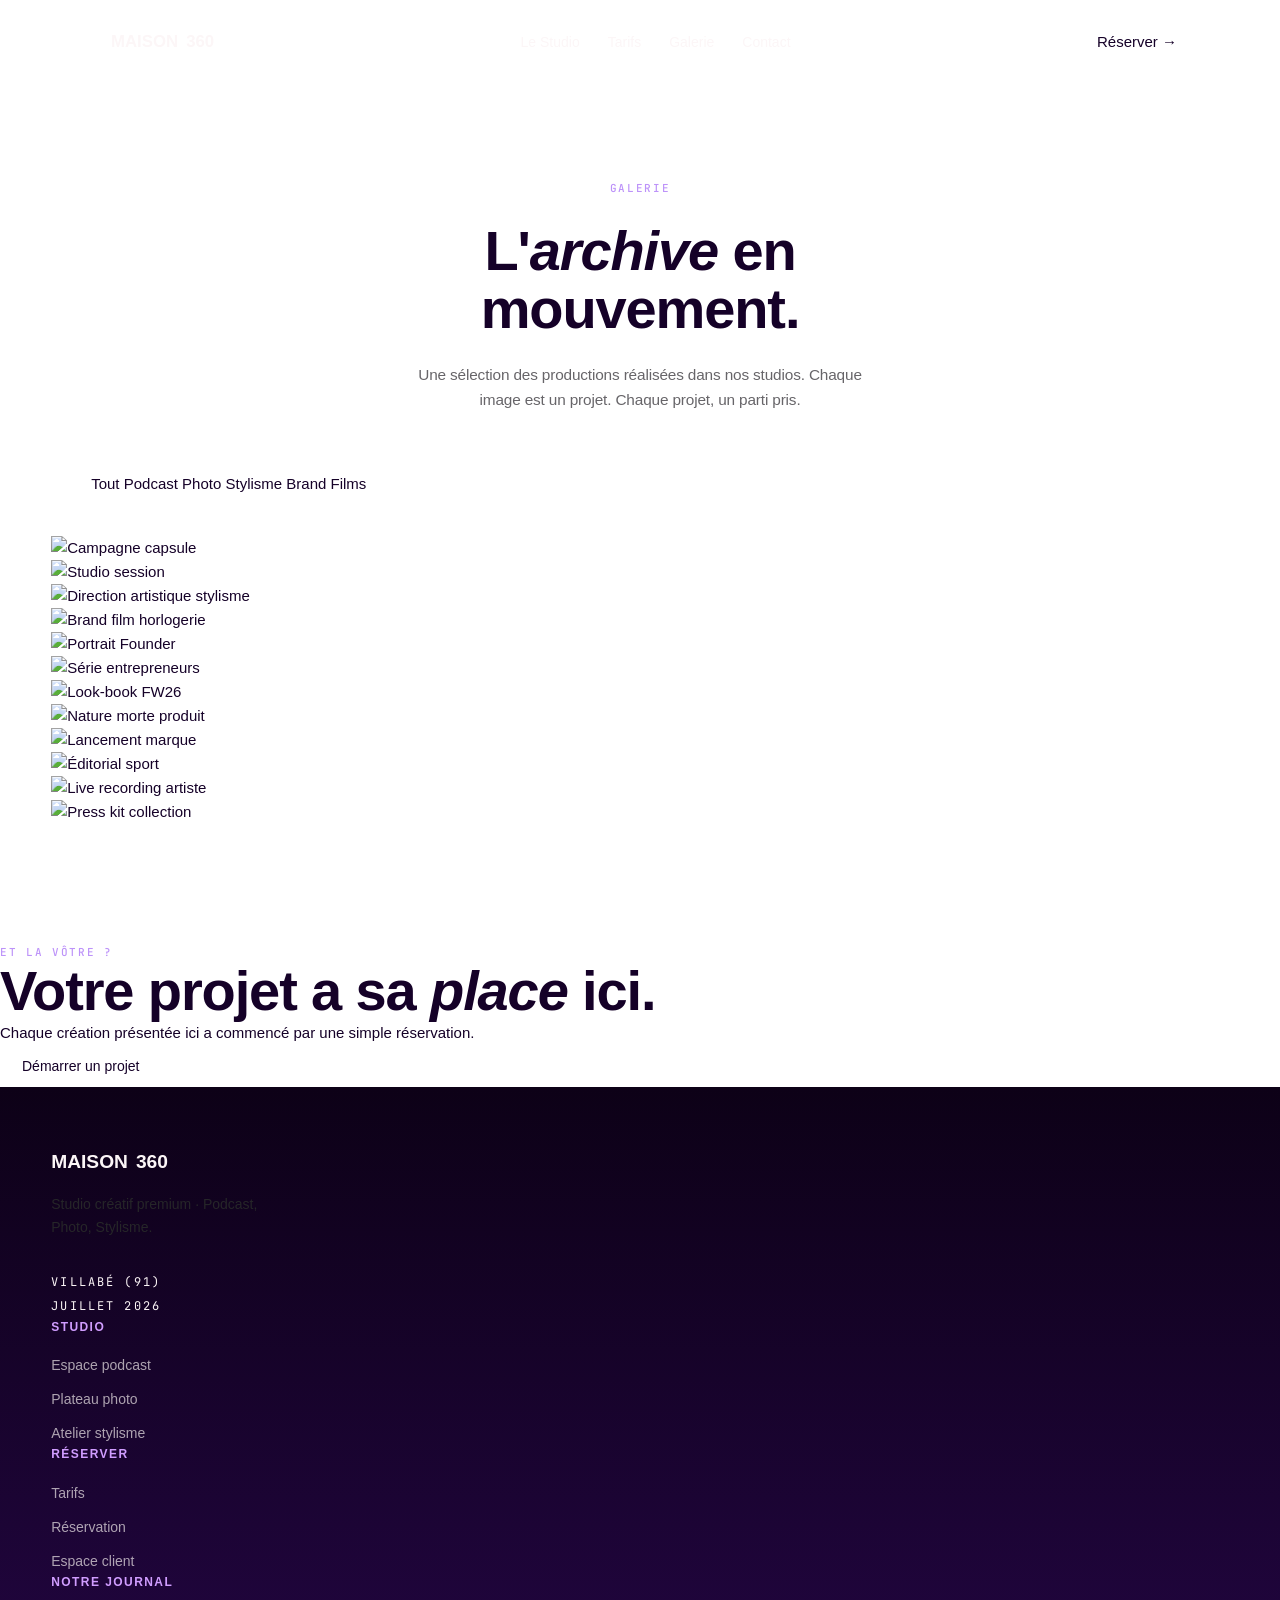
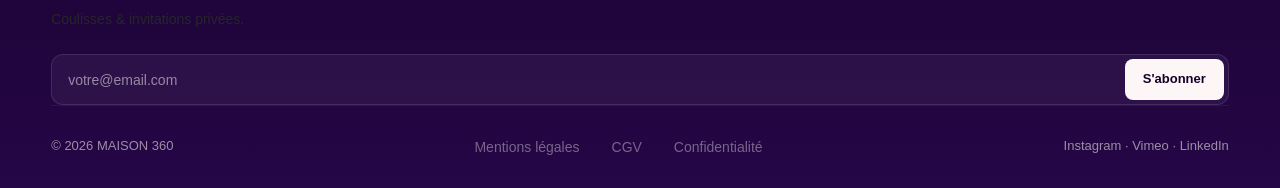
==== galerie.html @ b3424d0e "feat: initialize project structure with core pages, design system, and technical/SEO documentation" ====
<!doctype html>
<html lang="fr">
<head>
  <meta charset="utf-8" />
  <meta name="viewport" content="width=device-width, initial-scale=1, viewport-fit=cover" />
  <meta name="theme-color" content="#0A0908" />
  <title>Galerie — MAISON 360 · Productions, séances et campagnes</title>
  <meta name="description" content="Une sélection éditoriale des productions réalisées à MAISON 360. Podcast, photo, stylisme, brand films." />
  <link rel="preconnect" href="https://fonts.googleapis.com" />
  <link rel="preconnect" href="https://fonts.gstatic.com" crossorigin />
  <link href="https://fonts.googleapis.com/css2?family=Manrope:wght@300;400;500;600;700;800&family=Inter+Tight:wght@300;400;500;600&family=JetBrains+Mono:wght@400;500&display=swap" rel="stylesheet" />
  <script src="https://cdn.jsdelivr.net/npm/lenis@1.0.42/dist/lenis.min.js" defer></script>
  <link rel="stylesheet" href="assets/css/styles.css" />
  <style>
    .gallery-hero { padding: 180px var(--gutter) 60px; text-align: center; }
    .gallery-section { padding: 40px var(--gutter) 120px; }
    .gallery-grid { grid-auto-rows: 220px; }
    @media (min-width: 880px) { .gallery-grid { grid-auto-rows: 280px; } }

    .lightbox {
      position: fixed; inset: 0;
      background: rgba(10, 9, 8, 0.96);
      backdrop-filter: blur(20px);
      z-index: 900;
      display: none;
      align-items: center;
      justify-content: center;
      padding: 40px;
      opacity: 0;
      transition: opacity .4s var(--ease-out-expo);
    }
    .lightbox.is-open { display: flex; opacity: 1; }
    .lightbox__content { max-width: 1200px; width: 100%; }
    .lightbox__visual {
      width: 100%;
      aspect-ratio: 16/10;
      background: var(--anthracite);
      margin-bottom: 32px;
    }
    .lightbox__meta {
      display: flex;
      justify-content: space-between;
      align-items: flex-end;
      color: var(--ivoire);
      gap: 24px;
      flex-wrap: wrap;
    }
    .lightbox__close {
      position: absolute;
      top: 32px;
      right: 32px;
      width: 48px;
      height: 48px;
      border: 1px solid var(--hairline-strong);
      border-radius: 50%;
      display: grid;
      place-items: center;
      color: var(--ivoire);
      font-size: 20px;
      transition: all .25s;
    }
    .lightbox__close:hover { background: var(--or); color: var(--onyx); border-color: var(--or); }

    .gallery-item__overlay {
      position: absolute;
      bottom: 16px;
      left: 16px;
      right: 16px;
      color: var(--ivoire);
      transform: translateY(10px);
      opacity: 0;
      transition: all .5s var(--ease-out-expo);
      z-index: 2;
    }
    .gallery-item:hover .gallery-item__overlay { transform: translateY(0); opacity: 1; }
    .gallery-item::before {
      content: '';
      position: absolute;
      inset: 0;
      background: linear-gradient(180deg, transparent 60%, rgba(10,9,8,0.9) 100%);
      opacity: 0;
      transition: opacity .4s;
      z-index: 1;
    }
    .gallery-item:hover::before { opacity: 1; }
    .gallery-item__title { font-family: var(--font-display); font-size: var(--t-21); margin: 0; font-weight: 300; line-height: 1.2; }
    .gallery-item__cat { font-family: var(--font-mono); font-size: 10px; letter-spacing: 0.18em; text-transform: uppercase; color: var(--or); }

    .grad-card {
      width: 100%;
      height: 100%;
      position: relative;
    }
  </style>
</head>
<body>

<div class="grain" aria-hidden="true"></div>

<nav class="nav" aria-label="Navigation principale">
  <a href="index.html" class="nav__brand">MAISON <span>360</span></a>
  <div class="nav__links">
    <a class="nav__link" href="studio.html">Le Studio</a>
    <a class="nav__link" href="tarifs.html">Tarifs</a>
    <a class="nav__link" href="galerie.html">Galerie</a>
    <a class="nav__link" href="index.html#contact">Contact</a>
  </div>
  <a class="nav__cta" data-magnetic href="reservation.html">Réserver →</a>
  <button class="nav__burger" aria-label="Menu"><span></span><span></span><span></span></button>
</nav>

<div class="mobile-menu" aria-hidden="true">
  <ul class="mobile-menu__list">
    <li><a href="studio.html"><span>01</span>Le Studio</a></li>
    <li><a href="tarifs.html"><span>02</span>Tarifs</a></li>
    <li><a href="galerie.html"><span>03</span>Galerie</a></li>
    <li><a href="reservation.html"><span>04</span>Réserver</a></li>
  </ul>
</div>

<!-- HERO -->
<section class="gallery-hero">
  <p class="eyebrow" style="justify-content:center;" data-reveal>Galerie</p>
  <h1 class="display text-display-xl" style="margin: 24px auto; max-width: 18ch;" data-reveal-mask>
    <span>L'<em>archive</em> en mouvement.</span>
  </h1>
  <p class="lede" style="max-width: 52ch; margin: 0 auto;" data-reveal data-delay="200">
    Une sélection des productions réalisées dans nos studios. Chaque image est un projet. Chaque projet, un parti pris.
  </p>
</section>

<!-- FILTERS -->
<div class="container">
  <div class="gallery-filters" data-reveal>
    <button class="gallery-filter is-active" data-filter="all">Tout</button>
    <button class="gallery-filter" data-filter="podcast">Podcast</button>
    <button class="gallery-filter" data-filter="photo">Photo</button>
    <button class="gallery-filter" data-filter="stylisme">Stylisme</button>
    <button class="gallery-filter" data-filter="brand">Brand Films</button>
  </div>
</div>

<!-- GRID -->
<section class="gallery-section">
  <div class="gallery-grid">
    <div class="gallery-item gallery-item--tall" data-cat="photo" onclick="openLightbox('Campagne capsule — Atelier H.', 'Photo · 2026', 'photo')">
      <img src="https://images.unsplash.com/photo-1490481651871-ab68de25d43d?w=800&q=85&auto=format&fit=crop" alt="Campagne capsule" loading="lazy" />
      <div class="gallery-item__overlay">
        <span class="gallery-item__cat">Photo · 2026</span>
        <h3 class="gallery-item__title">Campagne capsule — Atelier H.</h3>
      </div>
    </div>

    <div class="gallery-item gallery-item--reg" data-cat="podcast" onclick="openLightbox('Studio Session — Léo K.', 'Podcast · 2026', 'podcast')">
      <img src="https://images.unsplash.com/photo-1478737270239-2f02b77fc618?w=600&q=85&auto=format&fit=crop" alt="Studio session" loading="lazy" />
      <div class="gallery-item__overlay">
        <span class="gallery-item__cat">Podcast · 2026</span>
        <h3 class="gallery-item__title">Léo K. — Champion olympique</h3>
      </div>
    </div>

    <div class="gallery-item gallery-item--reg" data-cat="stylisme" onclick="openLightbox('Direction artistique — Maison V.', 'Stylisme · 2026', 'stylisme')">
      <img src="https://images.unsplash.com/photo-1469334031218-e382a71b716b?w=600&q=85&auto=format&fit=crop" alt="Direction artistique stylisme" loading="lazy" />
      <div class="gallery-item__overlay">
        <span class="gallery-item__cat">Stylisme · 2026</span>
        <h3 class="gallery-item__title">Direction artistique — Maison V.</h3>
      </div>
    </div>

    <div class="gallery-item gallery-item--reg" data-cat="brand" onclick="openLightbox('Brand film horlogerie', 'Brand · 2026', 'brand')">
      <img src="https://images.unsplash.com/photo-1542038784456-1ea8e935640e?w=600&q=85&auto=format&fit=crop" alt="Brand film horlogerie" loading="lazy" />
      <div class="gallery-item__overlay">
        <span class="gallery-item__cat">Brand · 2026</span>
        <h3 class="gallery-item__title">Brand film — Horlogerie</h3>
      </div>
    </div>

    <div class="gallery-item gallery-item--tall" data-cat="photo" onclick="openLightbox('Portrait Founder — Y.', 'Photo · 2026', 'photo')">
      <img src="https://images.unsplash.com/photo-1507003211169-0a1dd7228f2d?w=800&q=85&auto=format&fit=crop" alt="Portrait Founder" loading="lazy" />
      <div class="gallery-item__overlay">
        <span class="gallery-item__cat">Photo · 2026</span>
        <h3 class="gallery-item__title">Portrait Founder — Y.</h3>
      </div>
    </div>

    <div class="gallery-item gallery-item--reg" data-cat="podcast" onclick="openLightbox('Série entrepreneurs', 'Podcast · 2026', 'podcast')">
      <img src="https://images.unsplash.com/photo-1505236858219-8359eb29e329?w=600&q=85&auto=format&fit=crop" alt="Série entrepreneurs" loading="lazy" />
      <div class="gallery-item__overlay">
        <span class="gallery-item__cat">Podcast · 2026</span>
        <h3 class="gallery-item__title">Série « Les entrepreneurs »</h3>
      </div>
    </div>

    <div class="gallery-item gallery-item--reg" data-cat="stylisme" onclick="openLightbox('Look-book FW26', 'Stylisme · 2026', 'stylisme')">
      <img src="https://images.unsplash.com/photo-1483985988355-763728e1935b?w=600&q=85&auto=format&fit=crop" alt="Look-book FW26" loading="lazy" />
      <div class="gallery-item__overlay">
        <span class="gallery-item__cat">Stylisme · 2026</span>
        <h3 class="gallery-item__title">Look-book FW26</h3>
      </div>
    </div>

    <div class="gallery-item gallery-item--reg" data-cat="photo" onclick="openLightbox('Nature morte produit', 'Photo · 2026', 'photo')">
      <img src="https://images.unsplash.com/photo-1606293926249-ed22fbfb1b58?w=600&q=85&auto=format&fit=crop" alt="Nature morte produit" loading="lazy" />
      <div class="gallery-item__overlay">
        <span class="gallery-item__cat">Photo · 2026</span>
        <h3 class="gallery-item__title">Nature morte — Produit</h3>
      </div>
    </div>

    <div class="gallery-item gallery-item--reg" data-cat="brand" onclick="openLightbox('Lancement digital', 'Brand · 2026', 'brand')">
      <img src="https://images.unsplash.com/photo-1521572163474-6864f9cf17ab?w=600&q=85&auto=format&fit=crop" alt="Lancement marque" loading="lazy" />
      <div class="gallery-item__overlay">
        <span class="gallery-item__cat">Brand · 2026</span>
        <h3 class="gallery-item__title">Lancement marque digital-native</h3>
      </div>
    </div>

    <div class="gallery-item gallery-item--tall" data-cat="photo" onclick="openLightbox('Éditorial sport', 'Photo · 2026', 'photo')">
      <img src="https://images.unsplash.com/photo-1483721310020-03333e577078?w=800&q=85&auto=format&fit=crop" alt="Éditorial sport" loading="lazy" />
      <div class="gallery-item__overlay">
        <span class="gallery-item__cat">Photo · 2026</span>
        <h3 class="gallery-item__title">Éditorial sport</h3>
      </div>
    </div>

    <div class="gallery-item gallery-item--reg" data-cat="podcast" onclick="openLightbox('Live recording artiste', 'Podcast · 2026', 'podcast')">
      <img src="https://images.unsplash.com/photo-1581368135153-a506cf13b1e1?w=600&q=85&auto=format&fit=crop" alt="Live recording artiste" loading="lazy" />
      <div class="gallery-item__overlay">
        <span class="gallery-item__cat">Podcast · 2026</span>
        <h3 class="gallery-item__title">Live recording — Artiste</h3>
      </div>
    </div>

    <div class="gallery-item gallery-item--reg" data-cat="stylisme" onclick="openLightbox('Press kit collection', 'Stylisme · 2026', 'stylisme')">
      <img src="https://images.unsplash.com/photo-1485518882345-15568b007407?w=600&q=85&auto=format&fit=crop" alt="Press kit collection" loading="lazy" />
      <div class="gallery-item__overlay">
        <span class="gallery-item__cat">Stylisme · 2026</span>
        <h3 class="gallery-item__title">Press kit collection capsule</h3>
      </div>
    </div>
  </div>
</section>

<!-- CTA -->
<section class="cta-section">
  <div class="cta-section__bg"></div>
  <p class="eyebrow" style="justify-content:center;" data-reveal>Et la vôtre ?</p>
  <h2 class="display text-display-xl" data-reveal-mask>
    <span>Votre projet a sa <em>place</em> ici.</span>
  </h2>
  <p class="body-lg" data-reveal data-delay="200">
    Chaque création présentée ici a commencé par une simple réservation.
  </p>
  <a href="reservation.html" class="btn" data-magnetic data-reveal data-delay="300">Démarrer un projet</a>
</section>

<!-- Lightbox -->
<div class="lightbox" id="lightbox" onclick="if(event.target.id==='lightbox')closeLightbox()">
  <button class="lightbox__close" onclick="closeLightbox()">×</button>
  <div class="lightbox__content">
    <div class="lightbox__visual" id="lightboxVisual"></div>
    <div class="lightbox__meta">
      <div>
        <p class="mono" style="color:var(--or); margin: 0 0 8px;" id="lightboxCat">—</p>
        <h2 class="display" style="font-size: clamp(2rem, 4vw, 3.5rem); margin: 0; font-weight: 300;" id="lightboxTitle">—</h2>
      </div>
      <a href="reservation.html" class="btn">Réserver une session similaire</a>
    </div>
  </div>
</div>

<footer class="footer">
  <div class="footer__top">
    <div class="footer__col">
      <h3 class="footer__brand">MAISON <span>360</span></h3>
      <p class="body" style="max-width: 32ch;">Studio créatif premium · Podcast, Photo, Stylisme.</p>
      <div style="margin-top: 32px; font-family:var(--font-mono); font-size: 12px; letter-spacing: 0.18em; text-transform: uppercase; color: var(--sable); line-height: 2;">
        Villabé (91)<br/>Juillet 2026
      </div>
    </div>
    <div class="footer__col">
      <h4>Studio</h4>
      <ul>
        <li><a href="studio.html#podcast">Espace podcast</a></li>
        <li><a href="studio.html#photo">Plateau photo</a></li>
        <li><a href="studio.html#stylisme">Atelier stylisme</a></li>
      </ul>
    </div>
    <div class="footer__col">
      <h4>Réserver</h4>
      <ul>
        <li><a href="tarifs.html">Tarifs</a></li>
        <li><a href="reservation.html">Réservation</a></li>
        <li><a href="#">Espace client</a></li>
      </ul>
    </div>
    <div class="footer__col newsletter">
      <h4>Notre journal</h4>
      <p class="body" style="margin-bottom: 24px;">Coulisses & invitations privées.</p>
      <form onsubmit="event.preventDefault();this.querySelector('button').textContent='✓ Inscrit';">
        <input type="email" placeholder="votre@email.com" required />
        <button type="submit">S'abonner</button>
      </form>
    </div>
  </div>
  <div class="footer__bottom">
    <span>© 2026 MAISON 360</span>
    <div style="display:flex; gap:32px;">
      <a href="#">Mentions légales</a>
      <a href="#">CGV</a>
      <a href="#">Confidentialité</a>
    </div>
    <span>Instagram · Vimeo · LinkedIn</span>
  </div>
</footer>

<script src="assets/js/main.js" defer></script>
<script>
const lightbox = document.getElementById('lightbox');
const lbVisual = document.getElementById('lightboxVisual');
const lbTitle = document.getElementById('lightboxTitle');
const lbCat = document.getElementById('lightboxCat');

function openLightbox(title, cat, type) {
  lbTitle.textContent = title;
  lbCat.textContent = cat;
  const images = {
    podcast: 'https://images.unsplash.com/photo-1478737270239-2f02b77fc618?w=1600&q=85&auto=format&fit=crop',
    photo: 'https://images.unsplash.com/photo-1490481651871-ab68de25d43d?w=1600&q=85&auto=format&fit=crop',
    stylisme: 'https://images.unsplash.com/photo-1469334031218-e382a71b716b?w=1600&q=85&auto=format&fit=crop',
    brand: 'https://images.unsplash.com/photo-1542038784456-1ea8e935640e?w=1600&q=85&auto=format&fit=crop',
  };
  lbVisual.style.background = `linear-gradient(180deg, transparent 0%, rgba(10,9,8,0.5) 100%), url(${images[type] || images.photo}) center/cover no-repeat`;
  lightbox.classList.add('is-open');
  document.body.style.overflow = 'hidden';
}
function closeLightbox() {
  lightbox.classList.remove('is-open');
  document.body.style.overflow = '';
}
document.addEventListener('keydown', e => { if (e.key === 'Escape') closeLightbox(); });
</script>
</body>
</html>
---- assets/css/styles.css ----
/* ==========================================================================
   MAISON 360 — Design System (style podmax.fr)
   Light theme, accents violets, Poppins, pilule nav
   ========================================================================== */

/* -------- 1. Tokens -------- */
:root {
  /* Palette podmax */
  --bg-white: #FFFFFF;
  --bg-soft: #F6F7F9;
  --bg-dark: #0D0117;
  --bg-dark-2: #10041C;
  --bg-dark-3: #1B112D;
  --bg-darker: #000000;

  --text-primary: #150128;
  --text-secondary: #262629;
  --text-on-dark: #FCF6F7;
  --text-on-dark-2: #EDE7E8;
  --text-muted: rgba(38, 36, 41, 0.7);

  /* Violet accent gradient */
  --violet-1: #D09DFF;
  --violet-2: #BD93F9;
  --violet-3: #FFD1FF;
  --violet-soft: rgba(208, 157, 255, 0.15);
  --violet-glow: rgba(190, 147, 250, 0.91);
  --violet-blur: rgba(208, 157, 255, 0.5);

  --border-light: rgba(0, 0, 0, 0.05);
  --border-strong: #DDEAED;
  --border-dark: rgba(255, 255, 255, 0.1);

  /* Typo Poppins (style podmax) */
  --font-display: 'Poppins', -apple-system, BlinkMacSystemFont, 'Segoe UI', sans-serif;
  --font-sans: 'Poppins', -apple-system, BlinkMacSystemFont, 'Segoe UI', sans-serif;
  --font-mono: 'JetBrains Mono', 'SF Mono', monospace;

  /* Easing */
  --ease-out-expo: cubic-bezier(0.16, 1, 0.3, 1);
  --ease-out: cubic-bezier(0.4, 0, 0.2, 1);

  /* Spaces */
  --gutter: clamp(20px, 4vw, 80px);
  --section: clamp(60px, 8vw, 120px);
  --radius: 16px;
  --radius-sm: 12px;
  --radius-lg: 24px;
  --radius-pill: 999px;
}

/* -------- 2. Reset -------- */
*, *::before, *::after { box-sizing: border-box; }

html {
  background: var(--bg-white);
  color: var(--text-primary);
  font-family: var(--font-sans);
  -webkit-font-smoothing: antialiased;
  -moz-osx-font-smoothing: grayscale;
  text-rendering: optimizeLegibility;
  font-size: 16px;
  scroll-behavior: smooth;
}

body {
  margin: 0;
  min-height: 100vh;
  overflow-x: hidden;
  background: var(--bg-white);
  font-size: 15px;
  line-height: 1.6;
  color: var(--text-primary);
  font-weight: 400;
}

img, video, svg { display: block; max-width: 100%; height: auto; }
h1, h2, h3, h4, h5, h6, p, figure { margin: 0; }
a { color: inherit; text-decoration: none; }
button { font: inherit; color: inherit; background: transparent; border: 0; cursor: pointer; padding: 0; }
::selection { background: var(--violet-2); color: var(--bg-white); }

/* -------- 3. Layout helpers -------- */
.container {
  width: 100%;
  max-width: 1200px;
  margin: 0 auto;
  padding-left: var(--gutter);
  padding-right: var(--gutter);
}
.section { padding: var(--section) 0; position: relative; }
.section--dark { background: var(--bg-dark-2); color: var(--text-on-dark); }
.section--soft { background: var(--bg-soft); }

/* Halo violet animations */
.halo {
  position: absolute;
  border-radius: 50%;
  background: radial-gradient(50% 50% at 50% 50%, var(--violet-blur) 0%, rgba(208,157,255,0) 100%);
  filter: blur(80px);
  z-index: 0;
  pointer-events: none;
  opacity: 0.4;
}

/* -------- 4. Typography helpers -------- */
.display {
  font-family: var(--font-display);
  font-weight: 600;
  font-size: clamp(2rem, 5vw, 3.5rem);
  line-height: 1.05;
  letter-spacing: -0.02em;
  color: var(--text-primary);
}
.display--dark { color: var(--text-on-dark); }
.display--xl { font-size: clamp(2.4rem, 5.6vw, 4rem); }
.display--lg { font-size: clamp(1.9rem, 4vw, 3rem); }
.display--md { font-size: clamp(1.5rem, 2.8vw, 2.2rem); }

.lede {
  font-size: clamp(0.95rem, 1.2vw, 1.05rem);
  line-height: 1.6;
  color: var(--text-muted);
  letter-spacing: -0.01em;
}

.body { font-size: 14px; line-height: 1.6; color: var(--text-secondary); }
.body--lg { font-size: 16px; }
.body--sm { font-size: 13px; }

.eyebrow {
  font-family: var(--font-mono);
  font-size: 11px;
  letter-spacing: 0.15em;
  text-transform: uppercase;
  color: var(--violet-2);
  font-weight: 500;
}

/* "Marked" text effect : mot encadré avec gradient violet et points aux coins */
.mark {
  display: inline-block;
  position: relative;
  padding: 0 8px;
  border: 2px solid var(--violet-1);
  border-radius: 999px;
  background: linear-gradient(-20deg, var(--violet-soft) 0%, rgba(255,209,255,0.15) 100%);
  color: var(--text-primary);
  font-weight: 600;
}
.mark--dark { color: var(--text-on-dark); }
.mark::before, .mark::after,
.mark .corner-tl, .mark .corner-tr, .mark .corner-bl, .mark .corner-br {
  content: '';
  position: absolute;
  width: 8px;
  height: 8px;
  background: linear-gradient(-20deg, var(--violet-1) 0%, var(--violet-3) 100%);
  border-radius: 50%;
  box-shadow: inset 0 0 0 1px rgba(0,0,0,0.2);
}
.mark::before { top: -4px; left: -4px; }
.mark::after { top: -4px; right: -4px; }
.mark .corner-bl { bottom: -4px; left: -4px; }
.mark .corner-br { bottom: -4px; right: -4px; }

/* -------- 5. Boutons style podmax -------- */
.btn {
  display: inline-flex;
  align-items: center;
  justify-content: center;
  gap: 8px;
  padding: 14px 22px;
  border-radius: 12px;
  font-family: var(--font-display);
  font-size: 14px;
  font-weight: 500;
  line-height: 1;
  transition: all .3s var(--ease-out);
  cursor: pointer;
  white-space: nowrap;
}
.btn--primary {
  background: var(--text-on-dark);
  color: var(--text-primary);
}
.btn--primary:hover {
  background: var(--violet-2);
  color: var(--bg-white);
  transform: translateY(-2px);
  box-shadow: 0 12px 30px rgba(189, 147, 249, 0.4);
}
.btn--dark {
  background: var(--bg-dark);
  color: var(--text-on-dark);
}
.btn--dark:hover {
  background: var(--violet-2);
  transform: translateY(-2px);
  box-shadow: 0 12px 30px rgba(189, 147, 249, 0.4);
}
.btn--outline {
  background: transparent;
  color: var(--text-on-dark);
  border: 1px solid rgba(255,255,255,0.5);
}
.btn--outline:hover {
  background: var(--text-on-dark);
  color: var(--text-primary);
}
.btn--icon {
  width: 48px;
  height: 48px;
  padding: 0;
  background: var(--text-on-dark);
  color: var(--text-primary);
  border-radius: 12px;
}

/* -------- 6. Navigation pilule -------- */
.nav {
  position: fixed;
  top: 16px;
  left: 50%;
  transform: translateX(-50%);
  width: calc(100% - 32px);
  max-width: 1100px;
  z-index: 800;
  padding: 12px 12px 12px 20px;
  background: rgba(255, 255, 255, 0.03);
  backdrop-filter: blur(20px);
  -webkit-backdrop-filter: blur(20px);
  border: 1px solid rgba(255, 255, 255, 0.1);
  border-radius: 60px;
  display: flex;
  align-items: center;
  justify-content: space-between;
  transition: background .35s var(--ease-out), border-color .35s;
}
.nav.is-scrolled {
  background: rgba(13, 1, 23, 0.92);
}
.nav__group {
  display: flex;
  align-items: center;
  gap: 32px;
}
.nav__brand {
  display: flex;
  align-items: center;
  gap: 8px;
  font-family: var(--font-display);
  font-weight: 700;
  font-size: 1.05rem;
  color: var(--text-on-dark);
}
.nav__brand-mark {
  width: 36px;
  height: 36px;
  border-radius: 10px;
  background: linear-gradient(135deg, var(--violet-1) 0%, var(--violet-2) 100%);
  display: grid;
  place-items: center;
  color: var(--text-primary);
  font-weight: 800;
  font-size: 14px;
}
.nav__brand-mark::before {
  content: '▶';
  font-size: 12px;
}
.nav__links {
  display: flex;
  gap: 28px;
}
.nav__link {
  font-size: 14px;
  font-weight: 500;
  color: var(--text-on-dark);
  transition: color .25s;
}
.nav__link:hover { color: var(--violet-1); }

.nav__cta { display: flex; align-items: center; gap: 8px; }
.nav__cta .btn { padding: 12px 18px; }

.nav__burger {
  display: none;
  width: 40px; height: 40px;
  align-items: center;
  justify-content: center;
  background: rgba(255,255,255,0.1);
  border-radius: 10px;
}
.nav__burger span {
  display: block;
  width: 18px;
  height: 1.5px;
  background: var(--text-on-dark);
  position: relative;
}
.nav__burger span::before, .nav__burger span::after {
  content: '';
  position: absolute;
  left: 0;
  width: 18px;
  height: 1.5px;
  background: var(--text-on-dark);
}
.nav__burger span::before { top: -6px; }
.nav__burger span::after { top: 6px; }

@media (max-width: 880px) {
  .nav { top: 12px; padding: 8px 8px 8px 14px; }
  .nav__links { display: none; }
  .nav__cta .btn:not(.btn--icon) { display: none; }
  .nav__burger { display: flex; }
  .nav__brand { font-size: 0.95rem; }
}

.mobile-menu {
  position: fixed;
  inset: 0;
  background: var(--bg-dark);
  z-index: 750;
  transform: translateY(-100%);
  transition: transform .5s var(--ease-out-expo);
  padding: 100px 32px 40px;
  overflow-y: auto;
}
.mobile-menu.is-open { transform: translateY(0); }
.mobile-menu__list { list-style: none; padding: 0; margin: 0; display: flex; flex-direction: column; gap: 8px; }
.mobile-menu__list a {
  display: block;
  padding: 18px 20px;
  background: rgba(255,255,255,0.05);
  border-radius: 14px;
  color: var(--text-on-dark);
  font-size: 1.3rem;
  font-weight: 600;
}
.mobile-menu__cta {
  margin-top: 32px;
  padding: 20px;
  background: var(--text-on-dark);
  color: var(--text-primary);
  border-radius: 14px;
  font-weight: 600;
  text-align: center;
  font-size: 1rem;
}

/* -------- 7. HERO video wall -------- */
.hero {
  position: relative;
  min-height: 100vh;
  min-height: 100svh;
  display: flex;
  flex-direction: column;
  align-items: center;
  justify-content: center;
  padding: 120px var(--gutter) 100px;
  background: var(--bg-darker);
  overflow: hidden;
}
.hero-wall {
  position: absolute;
  inset: 0;
  display: grid;
  grid-template-columns: repeat(4, 1fr);
  grid-template-rows: repeat(2, 1fr);
  gap: 8px;
  padding: 12px;
  z-index: 1;
  -webkit-mask: radial-gradient(126% 93% at 50% 92.4%, rgba(0,0,0,1) 0%, rgba(0,0,0,0.5) 62%, rgba(0,0,0,1) 100%);
  mask: radial-gradient(126% 93% at 50% 92.4%, rgba(0,0,0,1) 0%, rgba(0,0,0,0.5) 62%, rgba(0,0,0,1) 100%);
}
@media (max-width: 880px) {
  .hero-wall { grid-template-columns: repeat(3, 1fr); grid-template-rows: repeat(3, 1fr); }
  .hero-wall__tile:nth-child(n+10) { display: none; }
}
@media (max-width: 480px) {
  .hero-wall { grid-template-columns: repeat(2, 1fr); grid-template-rows: repeat(4, 1fr); }
}
.hero-wall__tile {
  position: relative;
  overflow: hidden;
  background: var(--bg-dark-2);
  border-radius: 15px;
}
.hero-wall__tile video, .hero-wall__tile img {
  width: 100%; height: 100%; object-fit: cover;
  filter: brightness(0.5);
}
.hero-wall__tile::after {
  content: '';
  position: absolute;
  inset: 0;
  background: rgba(0,0,0,0.3);
}

.hero__inner {
  position: relative;
  z-index: 2;
  text-align: center;
  max-width: 880px;
  display: flex;
  flex-direction: column;
  align-items: center;
}

.hero__proof {
  display: inline-flex;
  align-items: center;
  gap: 14px;
  margin-bottom: 32px;
}
.hero__proof-avatars { display: flex; }
.hero__proof-avatars span {
  width: 28px; height: 28px;
  border-radius: 50%;
  background-size: cover;
  background-position: center;
  border: 2px solid var(--bg-darker);
  margin-left: -10px;
}
.hero__proof-avatars span:first-child { margin-left: 0; }
.hero__proof-text {
  font-size: 14px;
  color: var(--text-on-dark-2);
  font-weight: 400;
}
.hero__proof-text strong { font-weight: 600; }

.hero__title {
  font-family: var(--font-display);
  font-weight: 600;
  font-size: clamp(2.2rem, 5.5vw, 3.8rem);
  line-height: 1.2;
  color: var(--text-on-dark);
  margin-bottom: 28px;
  letter-spacing: -0.01em;
}
.hero__title .mark { font-weight: 600; }

.hero__sub {
  font-size: clamp(1rem, 1.2vw, 1.1rem);
  color: var(--text-on-dark-2);
  margin-bottom: 36px;
  max-width: 50ch;
}

.hero__features {
  display: grid;
  grid-template-columns: 1fr 1fr;
  gap: 16px 40px;
  margin-top: 36px;
  text-align: left;
}
@media (max-width: 480px) {
  .hero__features { grid-template-columns: 1fr; gap: 10px; }
}
.hero__feature {
  display: flex; align-items: center; gap: 10px;
  font-size: 14px;
  color: var(--text-on-dark-2);
}
.hero__feature svg { color: var(--violet-1); flex-shrink: 0; }

.hero__logos {
  position: absolute;
  bottom: 30px;
  left: 0; right: 0;
  z-index: 3;
  display: flex;
  justify-content: space-around;
  align-items: center;
  flex-wrap: wrap;
  gap: 24px;
  padding: 0 var(--gutter);
  opacity: 0.5;
  font-family: var(--font-display);
  font-size: 13px;
  font-weight: 600;
  letter-spacing: 0.05em;
  color: var(--text-on-dark);
  -webkit-mask: linear-gradient(90deg, transparent 0%, #000 5%, #000 95%, transparent 100%);
  mask: linear-gradient(90deg, transparent 0%, #000 5%, #000 95%, transparent 100%);
}
@media (max-width: 880px) { .hero__logos { display: none; } }

/* Icônes sociales flottantes */
.hero__social {
  position: absolute;
  width: 56px; height: 56px;
  border-radius: 14px;
  display: grid;
  place-items: center;
  z-index: 3;
  box-shadow: 0 12px 40px rgba(0,0,0,0.5);
  animation: float-icon 6s ease-in-out infinite;
}
.hero__social--tl { top: 28%; left: 6%; background: #000; }
.hero__social--ml { top: 58%; left: 4%; background: linear-gradient(135deg, #FF0050 0%, #000 100%); animation-delay: -2s; }
.hero__social--tr { top: 30%; right: 6%; background: linear-gradient(135deg, #833AB4 0%, #FD1D1D 50%, #FCAF45 100%); animation-delay: -3s; }
.hero__social--br { bottom: 32%; right: 5%; background: #FF0000; animation-delay: -4.5s; }
@keyframes float-icon {
  0%, 100% { transform: translateY(0); }
  50% { transform: translateY(-12px); }
}
@media (max-width: 880px) {
  .hero__social { width: 44px; height: 44px; border-radius: 10px; }
  .hero__social svg { width: 18px; height: 18px; }
  .hero__social--tl { top: 14%; left: 4%; }
  .hero__social--ml { top: 65%; left: 3%; }
  .hero__social--tr { top: 14%; right: 4%; }
  .hero__social--br { bottom: 28%; right: 3%; }
}

/* -------- 8. PROCESS (cards numérotées) -------- */
.process-head {
  display: flex;
  justify-content: space-between;
  align-items: flex-end;
  gap: 24px;
  flex-wrap: wrap;
  margin-bottom: 56px;
}
@media (max-width: 880px) { .process-head { flex-direction: column; align-items: flex-start; gap: 24px; } }

.process-cards {
  display: grid;
  grid-template-columns: repeat(4, 1fr);
  gap: 20px;
}
@media (max-width: 1100px) { .process-cards { grid-template-columns: repeat(2, 1fr); } }
@media (max-width: 540px) { .process-cards { grid-template-columns: 1fr; } }

.process-card {
  position: relative;
  background: var(--bg-white);
  border: 1px solid var(--border-light);
  border-radius: var(--radius-lg);
  padding: 32px;
  display: flex;
  flex-direction: column;
  gap: 24px;
  transition: transform .35s var(--ease-out), box-shadow .35s;
}
.process-card:hover {
  transform: translateY(-6px);
  box-shadow: 0 30px 60px -20px rgba(189, 147, 249, 0.35);
}
.process-card__visual {
  width: 100%;
  aspect-ratio: 16/10;
  border-radius: 12px;
  overflow: hidden;
  background: var(--bg-soft);
  position: relative;
}
.process-card__visual img {
  width: 100%; height: 100%; object-fit: cover;
}
.process-card__num {
  position: absolute;
  top: -16px;
  left: -16px;
  width: 44px;
  height: 44px;
  background: var(--bg-white);
  border-radius: 50%;
  display: grid;
  place-items: center;
  font-family: var(--font-display);
  font-weight: 700;
  font-size: 18px;
  background-clip: text;
  -webkit-background-clip: text;
  color: transparent;
  background-image: linear-gradient(0deg, var(--violet-2) 0%, var(--text-primary) 180%);
  box-shadow: 0 0 48px 0 var(--violet-glow);
  z-index: 1;
}
.process-card__head {
  display: flex;
  justify-content: space-between;
  align-items: flex-start;
  gap: 12px;
}
.process-card__title {
  font-family: var(--font-display);
  font-weight: 600;
  font-size: 1.05rem;
  line-height: 1.3;
  color: var(--text-primary);
}
.process-card__icon {
  width: 24px; height: 24px;
  flex-shrink: 0;
  color: var(--violet-2);
}
.process-card__desc {
  font-size: 14px;
  line-height: 1.55;
  color: var(--text-secondary);
}

/* -------- 9. SPACE CARDS (3 pôles) -------- */
.spaces {
  display: grid;
  grid-template-columns: repeat(3, 1fr);
  gap: 20px;
}
@media (max-width: 880px) { .spaces { grid-template-columns: 1fr; } }

.space-card {
  position: relative;
  aspect-ratio: 3/2;
  border-radius: var(--radius);
  overflow: hidden;
  background: var(--bg-dark-2);
  cursor: pointer;
}
.space-card__img {
  position: absolute;
  inset: 0;
  width: 100%; height: 100%;
  object-fit: cover;
  transition: transform .8s var(--ease-out);
}
.space-card:hover .space-card__img { transform: scale(1.05); }
.space-card::after {
  content: '';
  position: absolute;
  inset: 0;
  background: linear-gradient(180deg, rgba(13,1,23,0.2) 30%, rgba(13,1,23,0.9) 100%);
  z-index: 1;
}
.space-card__cap {
  position: absolute;
  top: 16px; left: 16px;
  z-index: 2;
  padding: 5px 10px;
  background: rgba(38, 36, 41, 0.85);
  backdrop-filter: blur(8px);
  border-radius: 999px;
  font-size: 11px;
  color: var(--text-on-dark);
  font-weight: 500;
}
.space-card__content {
  position: absolute;
  bottom: 0; left: 0; right: 0;
  padding: 24px;
  z-index: 2;
  color: var(--text-on-dark);
}
.space-card__title {
  font-family: var(--font-display);
  font-weight: 600;
  font-size: 1.6rem;
  line-height: 1;
  margin-bottom: 6px;
  letter-spacing: -0.02em;
}
.space-card__desc {
  font-size: 13px;
  color: var(--text-on-dark-2);
  opacity: 0.85;
}

/* -------- 10. FEATURE CARDS (qualité) -------- */
.features {
  display: grid;
  grid-template-columns: repeat(2, 1fr);
  gap: 20px;
}
@media (max-width: 880px) { .features { grid-template-columns: 1fr; } }

.feature-card {
  position: relative;
  background: linear-gradient(180deg, rgb(255, 255, 255) 0%, rgba(255, 255, 255, 0) 100%);
  border: 3px solid rgba(255, 255, 255, 0.6);
  border-radius: var(--radius);
  padding: 36px 32px;
  display: flex;
  flex-direction: row;
  justify-content: space-between;
  align-items: center;
  gap: 24px;
  min-height: 240px;
  overflow: hidden;
  box-shadow: 0 20px 60px -30px rgba(189, 147, 249, 0.3);
}
@media (max-width: 540px) { .feature-card { flex-direction: column; align-items: flex-start; min-height: auto; } }
.feature-card__text { flex: 1; max-width: 60%; }
@media (max-width: 540px) { .feature-card__text { max-width: 100%; } }
.feature-card__title {
  font-family: var(--font-display);
  font-weight: 600;
  font-size: 1.4rem;
  line-height: 1.2;
  margin-bottom: 12px;
  color: var(--text-primary);
}
.feature-card__desc {
  font-size: 14px;
  line-height: 1.55;
  color: var(--text-secondary);
}
.feature-card__img {
  width: 200px;
  height: 160px;
  border-radius: 12px;
  overflow: hidden;
  flex-shrink: 0;
}
.feature-card__img img {
  width: 100%; height: 100%; object-fit: cover;
}

/* -------- 11. PRICING (toggle + slider) -------- */
.pricing-toggle {
  display: inline-flex;
  background: var(--bg-white);
  border: 1px solid var(--border-strong);
  border-radius: var(--radius-pill);
  padding: 4px;
  margin: 0 auto 40px;
}
.pricing-toggle button {
  padding: 12px 24px;
  border-radius: var(--radius-pill);
  font-family: var(--font-display);
  font-size: 14px;
  font-weight: 500;
  color: var(--text-secondary);
  transition: all .3s;
}
.pricing-toggle button.is-active {
  background: linear-gradient(-20deg, var(--violet-1) 0%, var(--violet-3) 100%);
  color: var(--text-primary);
  font-weight: 600;
}

.pricing-card {
  background: var(--bg-dark);
  border-radius: var(--radius-lg);
  padding: 4px;
  position: relative;
}
.pricing-card__inner {
  background: var(--bg-white);
  border-radius: calc(var(--radius-lg) - 4px);
  padding: 32px;
  display: grid;
  grid-template-columns: 1.5fr 1fr;
  gap: 40px;
  align-items: start;
}
@media (max-width: 880px) {
  .pricing-card__inner { grid-template-columns: 1fr; gap: 30px; padding: 24px; }
}

.pricing-card__head h3 {
  font-family: var(--font-display);
  font-weight: 600;
  font-size: 1.6rem;
  margin-bottom: 8px;
  color: var(--text-primary);
}
.pricing-card__head p {
  font-size: 13px;
  color: var(--text-muted);
  margin-bottom: 24px;
}
.pricing-pill {
  display: inline-block;
  padding: 6px 14px;
  background: var(--bg-dark);
  color: var(--text-on-dark);
  border-radius: 999px;
  font-size: 13px;
  font-weight: 600;
  font-style: italic;
  margin-bottom: 12px;
}
.slider-wrap {
  position: relative;
  height: 32px;
  margin-bottom: 28px;
}
.slider-track {
  position: absolute;
  top: 50%;
  left: 0; right: 0;
  height: 4px;
  background: var(--bg-dark);
  border-radius: 2px;
  transform: translateY(-50%);
}
.slider-input {
  position: absolute;
  inset: 0;
  width: 100%; height: 100%;
  opacity: 0;
  cursor: pointer;
}
.slider-thumb {
  position: absolute;
  top: 50%;
  width: 22px; height: 22px;
  background: var(--violet-1);
  border-radius: 50%;
  transform: translate(-50%, -50%);
  pointer-events: none;
  box-shadow: 0 2px 10px rgba(139,92,246,0.3);
  transition: left .15s ease;
}
.pricing-features {
  display: flex;
  flex-direction: column;
  gap: 12px;
  margin-bottom: 28px;
}
.pricing-features li {
  display: flex;
  align-items: center;
  gap: 10px;
  font-size: 14px;
  color: var(--text-primary);
}
.pricing-features svg { color: var(--violet-2); flex-shrink: 0; }
.pricing-price {
  display: flex;
  align-items: baseline;
  gap: 2px;
  margin-bottom: 24px;
}
.pricing-price strong {
  font-family: var(--font-display);
  font-size: 3.2rem;
  font-weight: 600;
  color: var(--text-primary);
  letter-spacing: -0.04em;
  line-height: 1;
}
.pricing-price span {
  font-family: var(--font-display);
  font-size: 1.4rem;
  font-weight: 600;
  color: var(--text-primary);
}

/* Packs grid */
.packs-grid {
  display: grid;
  grid-template-columns: repeat(3, 1fr);
  gap: 12px;
  margin-bottom: 24px;
}
@media (max-width: 540px) { .packs-grid { grid-template-columns: 1fr; } }
.pack-card {
  background: var(--bg-soft);
  border: 2px solid transparent;
  border-radius: 12px;
  padding: 18px;
  cursor: pointer;
  transition: all .3s;
}
.pack-card:hover, .pack-card.is-active {
  border-color: var(--violet-2);
  background: var(--bg-white);
}
.pack-card__h {
  font-family: var(--font-display);
  font-weight: 600;
  font-size: 1rem;
  color: var(--text-primary);
  margin-bottom: 4px;
}
.pack-card__discount {
  display: inline-block;
  padding: 2px 8px;
  background: linear-gradient(-20deg, var(--violet-1) 0%, var(--violet-3) 100%);
  border-radius: 999px;
  font-size: 10px;
  font-weight: 600;
  color: var(--text-primary);
  margin-bottom: 10px;
}
.pack-card__price {
  font-family: var(--font-display);
  font-size: 1.4rem;
  font-weight: 600;
  color: var(--text-primary);
}
.pack-card__price span { font-size: 0.9rem; color: var(--text-muted); }

/* Sidebar options dans pricing */
.pricing-side {
  background: var(--bg-dark);
  border-radius: var(--radius);
  padding: 28px;
  color: var(--text-on-dark);
}
.pricing-side h4 {
  font-family: var(--font-display);
  font-weight: 600;
  font-size: 1.1rem;
  margin-bottom: 8px;
}
.pricing-side p {
  font-size: 13px;
  color: var(--text-on-dark-2);
  opacity: 0.7;
  margin-bottom: 20px;
}
.option-line {
  display: flex;
  justify-content: space-between;
  align-items: center;
  padding: 12px 0;
  border-bottom: 1px solid var(--border-dark);
  font-size: 13px;
}
.option-line:last-child { border-bottom: 0; }
.option-line__name { color: var(--text-on-dark); }
.option-line__price { color: var(--violet-1); font-weight: 600; }

/* -------- 12. TESTIMONIALS -------- */
.testimonials {
  display: grid;
  grid-template-columns: repeat(3, 1fr);
  gap: 20px;
}
@media (max-width: 980px) { .testimonials { grid-template-columns: repeat(2, 1fr); } }
@media (max-width: 640px) { .testimonials { grid-template-columns: 1fr; } }

.testimonial {
  background: rgba(255,255,255,0.05);
  border: 1px solid var(--border-dark);
  border-radius: var(--radius);
  padding: 28px;
  color: var(--text-on-dark);
}
.testimonial__quote {
  font-size: 14px;
  line-height: 1.6;
  margin-bottom: 24px;
  color: var(--text-on-dark-2);
}
.testimonial__author {
  display: flex; align-items: center; gap: 12px;
}
.testimonial__avatar {
  width: 44px; height: 44px;
  border-radius: 50%;
  overflow: hidden;
  flex-shrink: 0;
  background-size: cover;
  background-position: center;
}
.testimonial__name { font-weight: 600; font-size: 14px; margin-bottom: 2px; }
.testimonial__role { font-size: 12px; color: var(--violet-1); }

/* -------- 13. FAQ -------- */
.faq { max-width: 800px; margin: 0 auto; }
.faq-item {
  background: var(--bg-white);
  border: 1px solid var(--border-light);
  border-radius: var(--radius-sm);
  margin-bottom: 12px;
  overflow: hidden;
}
.faq-item summary {
  list-style: none;
  padding: 20px 24px;
  display: flex;
  justify-content: space-between;
  align-items: center;
  gap: 16px;
  cursor: pointer;
  font-family: var(--font-display);
  font-weight: 600;
  font-size: 1rem;
  color: var(--text-primary);
}
.faq-item summary::-webkit-details-marker { display: none; }
.faq-item summary::after {
  content: '+';
  font-size: 1.4rem;
  color: var(--violet-2);
  transition: transform .3s;
  flex-shrink: 0;
}
.faq-item[open] summary::after { transform: rotate(45deg); }
.faq-item__answer {
  padding: 0 24px 24px;
  font-size: 14px;
  color: var(--text-secondary);
  line-height: 1.65;
}

/* -------- 14. CTA SECTION -------- */
.cta-band {
  background: var(--bg-dark-3);
  border-radius: var(--radius-lg);
  padding: 80px 40px;
  text-align: center;
  position: relative;
  overflow: hidden;
}
.cta-band h2 {
  color: var(--text-on-dark);
  margin-bottom: 24px;
  max-width: 20ch;
  margin-left: auto; margin-right: auto;
}
.cta-band p {
  color: var(--text-on-dark-2);
  margin-bottom: 32px;
  max-width: 50ch;
  margin-left: auto; margin-right: auto;
}

/* Floating icons CTA */
.cta-band__icon {
  position: absolute;
  width: 80px; height: 80px;
  background: var(--bg-white);
  border: 1px solid rgba(0,0,0,0.3);
  border-radius: 14px;
  display: grid;
  place-items: center;
  box-shadow: 0 23px 23px -3.75px rgba(120,0,150,0.17), 0 9px 9px -3px rgba(120,0,150,0.37);
}
.cta-band__icon--1 { top: -40px; left: 80px; transform: rotate(-8deg); }
.cta-band__icon--2 { top: -40px; right: 80px; transform: rotate(8deg); }
.cta-band__icon--3 { bottom: -40px; left: 120px; transform: rotate(6deg); }
.cta-band__icon--4 { bottom: -40px; right: 120px; transform: rotate(-6deg); }
@media (max-width: 880px) {
  .cta-band__icon { width: 56px; height: 56px; }
  .cta-band__icon--1 { left: 20px; }
  .cta-band__icon--2 { right: 20px; }
  .cta-band__icon--3 { left: 20px; }
  .cta-band__icon--4 { right: 20px; }
}

/* -------- 15. FOOTER -------- */
.footer {
  background: linear-gradient(180deg, var(--bg-dark) 0%, #250647 100%);
  color: var(--text-on-dark);
  padding: 60px var(--gutter) 30px;
}
.footer__inner {
  max-width: 1200px;
  margin: 0 auto;
  display: grid;
  grid-template-columns: 1.4fr 1fr 1fr 1.2fr;
  gap: 40px;
  margin-bottom: 40px;
}
@media (max-width: 880px) { .footer__inner { grid-template-columns: 1fr 1fr; } }
@media (max-width: 480px) { .footer__inner { grid-template-columns: 1fr; } }
.footer__brand {
  display: flex;
  align-items: center;
  gap: 8px;
  font-family: var(--font-display);
  font-weight: 700;
  font-size: 1.2rem;
  margin-bottom: 16px;
}
.footer h4 {
  font-size: 12px;
  font-weight: 600;
  text-transform: uppercase;
  letter-spacing: 0.12em;
  color: var(--violet-1);
  margin-bottom: 16px;
}
.footer ul { list-style: none; padding: 0; margin: 0; display: flex; flex-direction: column; gap: 10px; }
.footer a { color: var(--text-on-dark-2); font-size: 14px; opacity: 0.7; transition: opacity .25s; }
.footer a:hover { opacity: 1; color: var(--violet-1); }
.footer__bottom {
  max-width: 1200px;
  margin: 0 auto;
  padding-top: 30px;
  border-top: 1px solid rgba(255,255,255,0.1);
  display: flex;
  justify-content: space-between;
  flex-wrap: wrap;
  gap: 16px;
  font-size: 13px;
  color: var(--text-on-dark-2);
  opacity: 0.6;
}
.newsletter form {
  display: flex;
  background: rgba(255,255,255,0.05);
  border: 1px solid rgba(255,255,255,0.1);
  border-radius: 12px;
  padding: 4px;
}
.newsletter input {
  flex: 1;
  background: transparent;
  border: 0;
  outline: 0;
  padding: 10px 12px;
  color: var(--text-on-dark);
  font-size: 14px;
  font-family: var(--font-sans);
}
.newsletter input::placeholder { color: rgba(255,255,255,0.5); }
.newsletter button {
  padding: 10px 18px;
  background: var(--text-on-dark);
  color: var(--text-primary);
  border-radius: 8px;
  font-size: 13px;
  font-weight: 600;
}

/* -------- 16. Reveal animations -------- */
[data-reveal] {
  opacity: 0;
  transform: translateY(30px);
  transition: opacity .8s var(--ease-out), transform .8s var(--ease-out);
}
[data-reveal].is-visible { opacity: 1; transform: translateY(0); }

@media (prefers-reduced-motion: reduce) {
  *, *::before, *::after { animation-duration: .01ms !important; transition-duration: .01ms !important; }
}
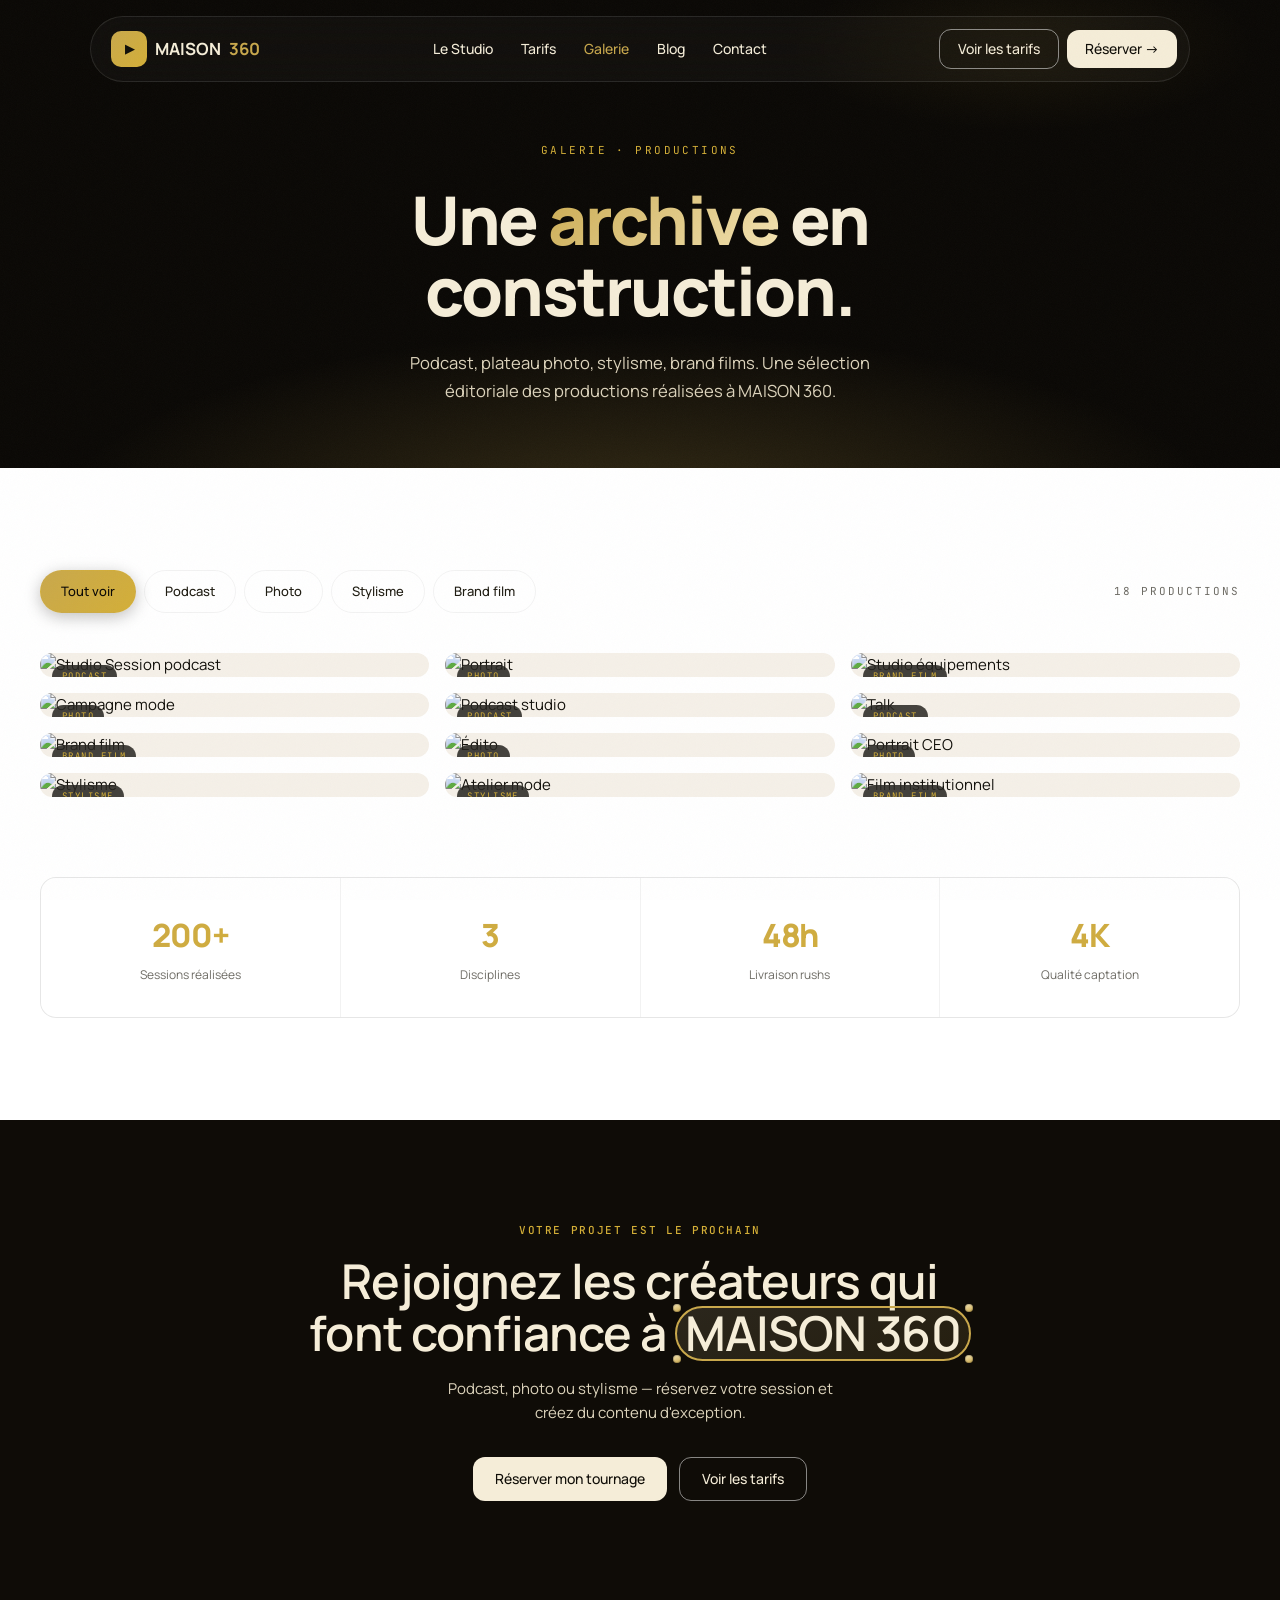
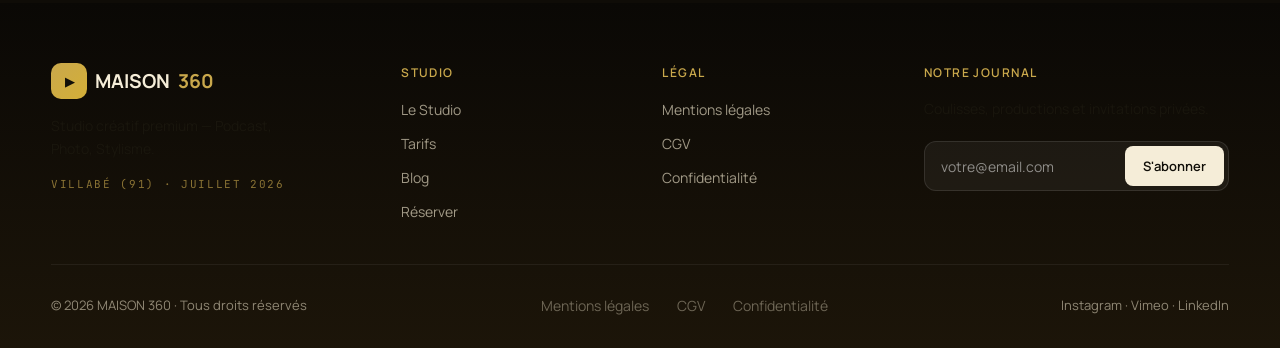
==== commit 3815c175: "Premier commit" ====
--- a/galerie.html
+++ b/galerie.html
@@ -3,300 +3,594 @@
 <head>
   <meta charset="utf-8" />
   <meta name="viewport" content="width=device-width, initial-scale=1, viewport-fit=cover" />
-  <meta name="theme-color" content="#0A0908" />
+  <meta name="theme-color" content="#080604" />
   <title>Galerie — MAISON 360 · Productions, séances et campagnes</title>
   <meta name="description" content="Une sélection éditoriale des productions réalisées à MAISON 360. Podcast, photo, stylisme, brand films." />
+
   <link rel="preconnect" href="https://fonts.googleapis.com" />
   <link rel="preconnect" href="https://fonts.gstatic.com" crossorigin />
-  <link href="https://fonts.googleapis.com/css2?family=Manrope:wght@300;400;500;600;700;800&family=Inter+Tight:wght@300;400;500;600&family=JetBrains+Mono:wght@400;500&display=swap" rel="stylesheet" />
+  <link href="https://fonts.googleapis.com/css2?family=Manrope:wght@300;400;500;600;700;800&family=JetBrains+Mono:wght@400;500&display=swap" rel="stylesheet" />
   <script src="https://cdn.jsdelivr.net/npm/lenis@1.0.42/dist/lenis.min.js" defer></script>
   <link rel="stylesheet" href="assets/css/styles.css" />
+
   <style>
-    .gallery-hero { padding: 180px var(--gutter) 60px; text-align: center; }
-    .gallery-section { padding: 40px var(--gutter) 120px; }
-    .gallery-grid { grid-auto-rows: 220px; }
-    @media (min-width: 880px) { .gallery-grid { grid-auto-rows: 280px; } }
-
+    /* ── Hero galerie ── */
+    .galerie-hero {
+      min-height: 52vh;
+      background: var(--bg-dark);
+      display: flex;
+      flex-direction: column;
+      align-items: center;
+      justify-content: flex-end;
+      padding: 130px var(--gutter) 64px;
+      text-align: center;
+      position: relative;
+      overflow: hidden;
+    }
+    .galerie-hero::before {
+      content: '';
+      position: absolute;
+      inset: 0;
+      background:
+        radial-gradient(ellipse 70% 60% at 50% 110%, rgba(201,168,76,0.22) 0%, transparent 65%),
+        radial-gradient(ellipse 30% 30% at 80% 10%, rgba(212,175,55,0.07) 0%, transparent 60%);
+    }
+    .galerie-hero > * { position: relative; z-index: 1; }
+    .galerie-hero__kicker {
+      font-family: var(--font-mono);
+      font-size: 11px;
+      letter-spacing: 0.22em;
+      text-transform: uppercase;
+      color: var(--violet-2);
+      margin-bottom: 24px;
+    }
+    .galerie-hero h1 {
+      font-family: var(--font-display);
+      font-size: clamp(2.4rem, 5.5vw, 4.2rem);
+      font-weight: 800;
+      line-height: 1.05;
+      letter-spacing: -0.03em;
+      color: var(--text-on-dark);
+      max-width: 18ch;
+      margin: 0 auto 24px;
+    }
+    .galerie-hero h1 em {
+      font-style: normal;
+      background: linear-gradient(135deg, var(--violet-1) 0%, var(--violet-3) 100%);
+      -webkit-background-clip: text;
+      background-clip: text;
+      color: transparent;
+    }
+    .galerie-hero p {
+      font-size: clamp(0.95rem, 1.3vw, 1.05rem);
+      color: var(--text-on-dark-2);
+      max-width: 46ch;
+      margin: 0 auto;
+      line-height: 1.65;
+    }
+
+    /* ── Filtres ── */
+    .filters {
+      display: flex;
+      align-items: center;
+      gap: 8px;
+      flex-wrap: wrap;
+    }
+    .filter-btn {
+      padding: 10px 20px;
+      border: 1px solid var(--border-light);
+      border-radius: 999px;
+      font-family: var(--font-display);
+      font-size: 13px;
+      font-weight: 500;
+      color: var(--text-secondary);
+      cursor: pointer;
+      transition: all .25s var(--ease-out);
+      background: transparent;
+    }
+    .filter-btn:hover { border-color: var(--violet-1); color: var(--text-primary); }
+    .filter-btn.is-active {
+      background: var(--bg-dark);
+      color: var(--text-on-dark);
+      border-color: var(--bg-dark);
+      box-shadow: 0 4px 16px rgba(10,8,5,0.25);
+    }
+    .filter-btn.is-active.gold {
+      background: linear-gradient(135deg, var(--violet-1) 0%, var(--violet-2) 100%);
+      color: var(--bg-dark);
+      border-color: transparent;
+    }
+
+    /* ── Grille masonry ── */
+    .gallery-grid {
+      columns: 3;
+      column-gap: 16px;
+    }
+    @media (max-width: 960px) { .gallery-grid { columns: 2; } }
+    @media (max-width: 540px)  { .gallery-grid { columns: 1; } }
+
+    .gallery-item {
+      break-inside: avoid;
+      position: relative;
+      overflow: hidden;
+      border-radius: var(--radius-sm);
+      cursor: pointer;
+      margin-bottom: 16px;
+      background: var(--bg-soft);
+      display: block;
+    }
+    .gallery-item img {
+      width: 100%;
+      height: auto;
+      display: block;
+      transition: transform .7s var(--ease-out);
+      filter: saturate(0.9);
+    }
+    .gallery-item:hover img { transform: scale(1.04); filter: saturate(1.05); }
+
+    /* Gradient + overlay au hover */
+    .gallery-item__overlay {
+      position: absolute;
+      inset: 0;
+      background: linear-gradient(180deg, transparent 50%, rgba(10,8,5,0.88) 100%);
+      opacity: 0;
+      transition: opacity .4s var(--ease-out);
+    }
+    .gallery-item:hover .gallery-item__overlay { opacity: 1; }
+    .gallery-item__meta {
+      position: absolute;
+      bottom: 0; left: 0; right: 0;
+      padding: 20px;
+      transform: translateY(8px);
+      opacity: 0;
+      transition: all .4s var(--ease-out);
+      z-index: 2;
+    }
+    .gallery-item:hover .gallery-item__meta { transform: translateY(0); opacity: 1; }
+    .gallery-item__cat {
+      font-family: var(--font-mono);
+      font-size: 10px;
+      letter-spacing: 0.18em;
+      text-transform: uppercase;
+      color: var(--violet-1);
+      margin-bottom: 4px;
+    }
+    .gallery-item__title {
+      font-family: var(--font-display);
+      font-size: 1rem;
+      font-weight: 600;
+      color: var(--text-on-dark);
+      margin: 0;
+      line-height: 1.3;
+    }
+
+    /* Badge discipline */
+    .gallery-item__badge {
+      position: absolute;
+      top: 12px; left: 12px;
+      padding: 4px 10px;
+      background: rgba(10,8,5,0.75);
+      backdrop-filter: blur(8px);
+      border-radius: 999px;
+      font-family: var(--font-mono);
+      font-size: 9px;
+      letter-spacing: 0.16em;
+      text-transform: uppercase;
+      color: var(--violet-2);
+      z-index: 2;
+    }
+
+    /* Icône zoom */
+    .gallery-item__zoom {
+      position: absolute;
+      top: 12px; right: 12px;
+      width: 36px; height: 36px;
+      background: rgba(201,168,76,0.85);
+      border-radius: 50%;
+      display: grid; place-items: center;
+      opacity: 0;
+      transform: scale(0.8);
+      transition: all .3s var(--ease-out);
+      z-index: 2;
+    }
+    .gallery-item:hover .gallery-item__zoom { opacity: 1; transform: scale(1); }
+    .gallery-item__zoom svg { color: var(--bg-dark); }
+
+    /* ── Lightbox ── */
     .lightbox {
-      position: fixed; inset: 0;
-      background: rgba(10, 9, 8, 0.96);
-      backdrop-filter: blur(20px);
-      z-index: 900;
+      position: fixed;
+      inset: 0;
+      background: rgba(8,6,4,0.97);
+      backdrop-filter: blur(24px);
+      z-index: 9000;
       display: none;
       align-items: center;
       justify-content: center;
-      padding: 40px;
+      padding: 40px var(--gutter);
       opacity: 0;
-      transition: opacity .4s var(--ease-out-expo);
-    }
-    .lightbox.is-open { display: flex; opacity: 1; }
-    .lightbox__content { max-width: 1200px; width: 100%; }
+      transition: opacity .4s var(--ease-out);
+    }
+    .lightbox.is-open { display: flex; }
+    .lightbox.is-visible { opacity: 1; }
+    .lightbox__content {
+      max-width: 1100px;
+      width: 100%;
+      display: flex;
+      flex-direction: column;
+      gap: 24px;
+    }
     .lightbox__visual {
       width: 100%;
-      aspect-ratio: 16/10;
-      background: var(--anthracite);
-      margin-bottom: 32px;
+      max-height: 70vh;
+      border-radius: var(--radius);
+      overflow: hidden;
+      background: var(--bg-dark-3);
+    }
+    .lightbox__visual img {
+      width: 100%; height: 100%; object-fit: cover;
     }
     .lightbox__meta {
       display: flex;
       justify-content: space-between;
       align-items: flex-end;
-      color: var(--ivoire);
       gap: 24px;
       flex-wrap: wrap;
     }
+    .lightbox__cat {
+      font-family: var(--font-mono);
+      font-size: 10px;
+      letter-spacing: 0.2em;
+      text-transform: uppercase;
+      color: var(--violet-2);
+      margin-bottom: 6px;
+    }
+    .lightbox__title {
+      font-family: var(--font-display);
+      font-size: clamp(1.3rem, 2.5vw, 1.9rem);
+      font-weight: 700;
+      color: var(--text-on-dark);
+      margin: 0;
+    }
     .lightbox__close {
-      position: absolute;
-      top: 32px;
-      right: 32px;
-      width: 48px;
-      height: 48px;
-      border: 1px solid var(--hairline-strong);
+      position: fixed;
+      top: 28px; right: 28px;
+      width: 48px; height: 48px;
+      border: 1px solid rgba(255,255,255,0.15);
       border-radius: 50%;
+      display: grid; place-items: center;
+      color: var(--text-on-dark);
+      font-size: 22px;
+      transition: all .25s;
+      z-index: 9001;
+      cursor: pointer;
+    }
+    .lightbox__close:hover { background: var(--violet-1); color: var(--bg-dark); border-color: var(--violet-1); }
+    .lightbox__nav {
+      display: flex;
+      gap: 8px;
+    }
+    .lightbox__nav button {
+      width: 44px; height: 44px;
+      border: 1px solid rgba(255,255,255,0.15);
+      border-radius: 50%;
+      color: var(--text-on-dark);
+      font-size: 18px;
+      display: grid; place-items: center;
+      transition: all .25s;
+      cursor: pointer;
+    }
+    .lightbox__nav button:hover { background: var(--violet-1); color: var(--bg-dark); border-color: var(--violet-1); }
+
+    /* ── Stats strip ── */
+    .galerie-stats {
       display: grid;
-      place-items: center;
-      color: var(--ivoire);
-      font-size: 20px;
-      transition: all .25s;
-    }
-    .lightbox__close:hover { background: var(--or); color: var(--onyx); border-color: var(--or); }
-
-    .gallery-item__overlay {
-      position: absolute;
-      bottom: 16px;
-      left: 16px;
-      right: 16px;
-      color: var(--ivoire);
-      transform: translateY(10px);
-      opacity: 0;
-      transition: all .5s var(--ease-out-expo);
-      z-index: 2;
-    }
-    .gallery-item:hover .gallery-item__overlay { transform: translateY(0); opacity: 1; }
-    .gallery-item::before {
-      content: '';
-      position: absolute;
-      inset: 0;
-      background: linear-gradient(180deg, transparent 60%, rgba(10,9,8,0.9) 100%);
-      opacity: 0;
-      transition: opacity .4s;
-      z-index: 1;
-    }
-    .gallery-item:hover::before { opacity: 1; }
-    .gallery-item__title { font-family: var(--font-display); font-size: var(--t-21); margin: 0; font-weight: 300; line-height: 1.2; }
-    .gallery-item__cat { font-family: var(--font-mono); font-size: 10px; letter-spacing: 0.18em; text-transform: uppercase; color: var(--or); }
-
-    .grad-card {
-      width: 100%;
-      height: 100%;
-      position: relative;
-    }
+      grid-template-columns: repeat(4, 1fr);
+      gap: 1px;
+      background: var(--border-light);
+      border: 1px solid var(--border-light);
+      border-radius: var(--radius);
+      overflow: hidden;
+      margin-top: 64px;
+    }
+    @media (max-width: 640px) { .galerie-stats { grid-template-columns: repeat(2, 1fr); } }
+    .galerie-stat {
+      background: var(--bg-white);
+      padding: 32px 24px;
+      text-align: center;
+    }
+    .galerie-stat__num {
+      font-family: var(--font-display);
+      font-size: 2rem;
+      font-weight: 800;
+      letter-spacing: -0.04em;
+      background: linear-gradient(135deg, var(--violet-1) 0%, var(--violet-2) 100%);
+      -webkit-background-clip: text;
+      background-clip: text;
+      color: transparent;
+      margin-bottom: 4px;
+    }
+    .galerie-stat__label { font-size: 12px; color: var(--text-muted); }
+
+    /* Hidden items */
+    .gallery-item.is-hidden { display: none; }
   </style>
 </head>
 <body>
 
 <div class="grain" aria-hidden="true"></div>
 
-<nav class="nav" aria-label="Navigation principale">
-  <a href="index.html" class="nav__brand">MAISON <span>360</span></a>
+<!-- ── NAVIGATION ── -->
+<nav class="nav" id="nav" aria-label="Navigation principale">
+  <a href="index.html" class="nav__brand">
+    <span class="nav__brand-mark"></span>
+    MAISON <span style="color:var(--violet-1);">360</span>
+  </a>
   <div class="nav__links">
     <a class="nav__link" href="studio.html">Le Studio</a>
     <a class="nav__link" href="tarifs.html">Tarifs</a>
-    <a class="nav__link" href="galerie.html">Galerie</a>
+    <a class="nav__link" href="galerie.html" style="color:var(--violet-1);">Galerie</a>
+    <a class="nav__link" href="blog.html">Blog</a>
     <a class="nav__link" href="index.html#contact">Contact</a>
   </div>
-  <a class="nav__cta" data-magnetic href="reservation.html">Réserver →</a>
-  <button class="nav__burger" aria-label="Menu"><span></span><span></span><span></span></button>
+  <div class="nav__cta">
+    <a class="btn btn--outline" href="tarifs.html">Voir les tarifs</a>
+    <a class="btn btn--primary" href="reservation.html">Réserver →</a>
+  </div>
+  <button class="nav__burger" aria-label="Menu"><span></span></button>
 </nav>
 
-<div class="mobile-menu" aria-hidden="true">
+<div class="mobile-menu" id="mobileMenu" aria-hidden="true">
   <ul class="mobile-menu__list">
-    <li><a href="studio.html"><span>01</span>Le Studio</a></li>
-    <li><a href="tarifs.html"><span>02</span>Tarifs</a></li>
-    <li><a href="galerie.html"><span>03</span>Galerie</a></li>
-    <li><a href="reservation.html"><span>04</span>Réserver</a></li>
+    <li><a href="studio.html">Le Studio</a></li>
+    <li><a href="tarifs.html">Tarifs</a></li>
+    <li><a href="galerie.html">Galerie</a></li>
+    <li><a href="blog.html">Blog</a></li>
+    <li><a href="index.html#contact">Contact</a></li>
   </ul>
+  <a href="reservation.html" class="mobile-menu__cta">Réserver mon tournage →</a>
 </div>
 
-<!-- HERO -->
-<section class="gallery-hero">
-  <p class="eyebrow" style="justify-content:center;" data-reveal>Galerie</p>
-  <h1 class="display text-display-xl" style="margin: 24px auto; max-width: 18ch;" data-reveal-mask>
-    <span>L'<em>archive</em> en mouvement.</span>
-  </h1>
-  <p class="lede" style="max-width: 52ch; margin: 0 auto;" data-reveal data-delay="200">
-    Une sélection des productions réalisées dans nos studios. Chaque image est un projet. Chaque projet, un parti pris.
-  </p>
+<!-- ── HERO ── -->
+<section class="galerie-hero">
+  <div class="galerie-hero__kicker">Galerie · Productions</div>
+  <h1>Une <em>archive</em> en construction.</h1>
+  <p>Podcast, plateau photo, stylisme, brand films. Une sélection éditoriale des productions réalisées à MAISON 360.</p>
 </section>
 
-<!-- FILTERS -->
-<div class="container">
-  <div class="gallery-filters" data-reveal>
-    <button class="gallery-filter is-active" data-filter="all">Tout</button>
-    <button class="gallery-filter" data-filter="podcast">Podcast</button>
-    <button class="gallery-filter" data-filter="photo">Photo</button>
-    <button class="gallery-filter" data-filter="stylisme">Stylisme</button>
-    <button class="gallery-filter" data-filter="brand">Brand Films</button>
-  </div>
-</div>
-
-<!-- GRID -->
-<section class="gallery-section">
-  <div class="gallery-grid">
-    <div class="gallery-item gallery-item--tall" data-cat="photo" onclick="openLightbox('Campagne capsule — Atelier H.', 'Photo · 2026', 'photo')">
-      <img src="https://images.unsplash.com/photo-1490481651871-ab68de25d43d?w=800&q=85&auto=format&fit=crop" alt="Campagne capsule" loading="lazy" />
-      <div class="gallery-item__overlay">
-        <span class="gallery-item__cat">Photo · 2026</span>
+<!-- ── FILTRES + GRILLE ── -->
+<section class="section container">
+
+  <!-- Filtres -->
+  <div style="display:flex; justify-content:space-between; align-items:center; flex-wrap:wrap; gap:20px; margin-bottom:40px;">
+    <div class="filters" id="filters">
+      <button class="filter-btn is-active gold" data-filter="all">Tout voir</button>
+      <button class="filter-btn" data-filter="podcast">Podcast</button>
+      <button class="filter-btn" data-filter="photo">Photo</button>
+      <button class="filter-btn" data-filter="stylisme">Stylisme</button>
+      <button class="filter-btn" data-filter="brand">Brand film</button>
+    </div>
+    <span style="font-family:var(--font-mono);font-size:11px;letter-spacing:0.18em;text-transform:uppercase;color:var(--text-muted);" id="count-label">18 productions</span>
+  </div>
+
+  <!-- Grille masonry -->
+  <div class="gallery-grid" id="galleryGrid">
+
+    <!-- Podcast -->
+    <div class="gallery-item" data-cat="podcast" data-title="Studio Session — Léo K." data-reveal onclick="openLightbox(0)">
+      <img src="https://images.unsplash.com/photo-1478737270239-2f02b77fc618?w=800&q=85&auto=format&fit=crop" alt="Studio Session podcast" loading="lazy" />
+      <span class="gallery-item__badge">Podcast</span>
+      <div class="gallery-item__zoom"><svg width="16" height="16" fill="none" stroke="currentColor" stroke-width="2" viewBox="0 0 24 24"><circle cx="11" cy="11" r="8"/><line x1="21" y1="21" x2="16.65" y2="16.65"/></svg></div>
+      <div class="gallery-item__overlay"></div>
+      <div class="gallery-item__meta">
+        <div class="gallery-item__cat">Podcast · 2026</div>
+        <h3 class="gallery-item__title">Studio Session — Léo K., champion olympique</h3>
+      </div>
+    </div>
+
+    <!-- Photo -->
+    <div class="gallery-item" data-cat="photo" data-title="Campagne capsule — Atelier H." data-reveal data-delay="50" onclick="openLightbox(1)">
+      <img src="https://images.unsplash.com/photo-1490481651871-ab68de25d43d?w=800&q=85&auto=format&fit=crop" alt="Campagne mode" loading="lazy" />
+      <span class="gallery-item__badge">Photo</span>
+      <div class="gallery-item__zoom"><svg width="16" height="16" fill="none" stroke="currentColor" stroke-width="2" viewBox="0 0 24 24"><circle cx="11" cy="11" r="8"/><line x1="21" y1="21" x2="16.65" y2="16.65"/></svg></div>
+      <div class="gallery-item__overlay"></div>
+      <div class="gallery-item__meta">
+        <div class="gallery-item__cat">Photo · 2026</div>
         <h3 class="gallery-item__title">Campagne capsule — Atelier H.</h3>
       </div>
     </div>
 
-    <div class="gallery-item gallery-item--reg" data-cat="podcast" onclick="openLightbox('Studio Session — Léo K.', 'Podcast · 2026', 'podcast')">
-      <img src="https://images.unsplash.com/photo-1478737270239-2f02b77fc618?w=600&q=85&auto=format&fit=crop" alt="Studio session" loading="lazy" />
-      <div class="gallery-item__overlay">
-        <span class="gallery-item__cat">Podcast · 2026</span>
-        <h3 class="gallery-item__title">Léo K. — Champion olympique</h3>
-      </div>
-    </div>
-
-    <div class="gallery-item gallery-item--reg" data-cat="stylisme" onclick="openLightbox('Direction artistique — Maison V.', 'Stylisme · 2026', 'stylisme')">
-      <img src="https://images.unsplash.com/photo-1469334031218-e382a71b716b?w=600&q=85&auto=format&fit=crop" alt="Direction artistique stylisme" loading="lazy" />
-      <div class="gallery-item__overlay">
-        <span class="gallery-item__cat">Stylisme · 2026</span>
+    <!-- Brand film -->
+    <div class="gallery-item" data-cat="brand" data-title="Brand film horlogerie" data-reveal data-delay="100" onclick="openLightbox(2)">
+      <img src="https://images.unsplash.com/photo-1542038784456-1ea8e935640e?w=800&q=85&auto=format&fit=crop" alt="Brand film" loading="lazy" />
+      <span class="gallery-item__badge">Brand film</span>
+      <div class="gallery-item__zoom"><svg width="16" height="16" fill="none" stroke="currentColor" stroke-width="2" viewBox="0 0 24 24"><circle cx="11" cy="11" r="8"/><line x1="21" y1="21" x2="16.65" y2="16.65"/></svg></div>
+      <div class="gallery-item__overlay"></div>
+      <div class="gallery-item__meta">
+        <div class="gallery-item__cat">Brand film · 2026</div>
+        <h3 class="gallery-item__title">Brand film — Marque française d'horlogerie</h3>
+      </div>
+    </div>
+
+    <!-- Stylisme -->
+    <div class="gallery-item" data-cat="stylisme" data-title="Direction artistique — Maison V." data-reveal data-delay="80" onclick="openLightbox(3)">
+      <img src="https://images.unsplash.com/photo-1469334031218-e382a71b716b?w=800&q=85&auto=format&fit=crop" alt="Stylisme" loading="lazy" />
+      <span class="gallery-item__badge">Stylisme</span>
+      <div class="gallery-item__zoom"><svg width="16" height="16" fill="none" stroke="currentColor" stroke-width="2" viewBox="0 0 24 24"><circle cx="11" cy="11" r="8"/><line x1="21" y1="21" x2="16.65" y2="16.65"/></svg></div>
+      <div class="gallery-item__overlay"></div>
+      <div class="gallery-item__meta">
+        <div class="gallery-item__cat">Stylisme · 2026</div>
         <h3 class="gallery-item__title">Direction artistique — Maison V.</h3>
       </div>
     </div>
 
-    <div class="gallery-item gallery-item--reg" data-cat="brand" onclick="openLightbox('Brand film horlogerie', 'Brand · 2026', 'brand')">
-      <img src="https://images.unsplash.com/photo-1542038784456-1ea8e935640e?w=600&q=85&auto=format&fit=crop" alt="Brand film horlogerie" loading="lazy" />
-      <div class="gallery-item__overlay">
-        <span class="gallery-item__cat">Brand · 2026</span>
-        <h3 class="gallery-item__title">Brand film — Horlogerie</h3>
-      </div>
-    </div>
-
-    <div class="gallery-item gallery-item--tall" data-cat="photo" onclick="openLightbox('Portrait Founder — Y.', 'Photo · 2026', 'photo')">
-      <img src="https://images.unsplash.com/photo-1507003211169-0a1dd7228f2d?w=800&q=85&auto=format&fit=crop" alt="Portrait Founder" loading="lazy" />
-      <div class="gallery-item__overlay">
-        <span class="gallery-item__cat">Photo · 2026</span>
+    <!-- Photo portrait -->
+    <div class="gallery-item" data-cat="photo" data-title="Portrait Founder — Y." data-reveal data-delay="120" onclick="openLightbox(4)">
+      <img src="https://images.unsplash.com/photo-1507003211169-0a1dd7228f2d?w=800&q=85&auto=format&fit=crop" alt="Portrait" loading="lazy" />
+      <span class="gallery-item__badge">Photo</span>
+      <div class="gallery-item__zoom"><svg width="16" height="16" fill="none" stroke="currentColor" stroke-width="2" viewBox="0 0 24 24"><circle cx="11" cy="11" r="8"/><line x1="21" y1="21" x2="16.65" y2="16.65"/></svg></div>
+      <div class="gallery-item__overlay"></div>
+      <div class="gallery-item__meta">
+        <div class="gallery-item__cat">Photo · 2026</div>
         <h3 class="gallery-item__title">Portrait Founder — Y.</h3>
       </div>
     </div>
 
-    <div class="gallery-item gallery-item--reg" data-cat="podcast" onclick="openLightbox('Série entrepreneurs', 'Podcast · 2026', 'podcast')">
-      <img src="https://images.unsplash.com/photo-1505236858219-8359eb29e329?w=600&q=85&auto=format&fit=crop" alt="Série entrepreneurs" loading="lazy" />
-      <div class="gallery-item__overlay">
-        <span class="gallery-item__cat">Podcast · 2026</span>
-        <h3 class="gallery-item__title">Série « Les entrepreneurs »</h3>
-      </div>
-    </div>
-
-    <div class="gallery-item gallery-item--reg" data-cat="stylisme" onclick="openLightbox('Look-book FW26', 'Stylisme · 2026', 'stylisme')">
-      <img src="https://images.unsplash.com/photo-1483985988355-763728e1935b?w=600&q=85&auto=format&fit=crop" alt="Look-book FW26" loading="lazy" />
-      <div class="gallery-item__overlay">
-        <span class="gallery-item__cat">Stylisme · 2026</span>
-        <h3 class="gallery-item__title">Look-book FW26</h3>
-      </div>
-    </div>
-
-    <div class="gallery-item gallery-item--reg" data-cat="photo" onclick="openLightbox('Nature morte produit', 'Photo · 2026', 'photo')">
-      <img src="https://images.unsplash.com/photo-1606293926249-ed22fbfb1b58?w=600&q=85&auto=format&fit=crop" alt="Nature morte produit" loading="lazy" />
-      <div class="gallery-item__overlay">
-        <span class="gallery-item__cat">Photo · 2026</span>
-        <h3 class="gallery-item__title">Nature morte — Produit</h3>
-      </div>
-    </div>
-
-    <div class="gallery-item gallery-item--reg" data-cat="brand" onclick="openLightbox('Lancement digital', 'Brand · 2026', 'brand')">
-      <img src="https://images.unsplash.com/photo-1521572163474-6864f9cf17ab?w=600&q=85&auto=format&fit=crop" alt="Lancement marque" loading="lazy" />
-      <div class="gallery-item__overlay">
-        <span class="gallery-item__cat">Brand · 2026</span>
-        <h3 class="gallery-item__title">Lancement marque digital-native</h3>
-      </div>
-    </div>
-
-    <div class="gallery-item gallery-item--tall" data-cat="photo" onclick="openLightbox('Éditorial sport', 'Photo · 2026', 'photo')">
-      <img src="https://images.unsplash.com/photo-1483721310020-03333e577078?w=800&q=85&auto=format&fit=crop" alt="Éditorial sport" loading="lazy" />
-      <div class="gallery-item__overlay">
-        <span class="gallery-item__cat">Photo · 2026</span>
-        <h3 class="gallery-item__title">Éditorial sport</h3>
-      </div>
-    </div>
-
-    <div class="gallery-item gallery-item--reg" data-cat="podcast" onclick="openLightbox('Live recording artiste', 'Podcast · 2026', 'podcast')">
-      <img src="https://images.unsplash.com/photo-1581368135153-a506cf13b1e1?w=600&q=85&auto=format&fit=crop" alt="Live recording artiste" loading="lazy" />
-      <div class="gallery-item__overlay">
-        <span class="gallery-item__cat">Podcast · 2026</span>
-        <h3 class="gallery-item__title">Live recording — Artiste</h3>
-      </div>
-    </div>
-
-    <div class="gallery-item gallery-item--reg" data-cat="stylisme" onclick="openLightbox('Press kit collection', 'Stylisme · 2026', 'stylisme')">
-      <img src="https://images.unsplash.com/photo-1485518882345-15568b007407?w=600&q=85&auto=format&fit=crop" alt="Press kit collection" loading="lazy" />
-      <div class="gallery-item__overlay">
-        <span class="gallery-item__cat">Stylisme · 2026</span>
-        <h3 class="gallery-item__title">Press kit collection capsule</h3>
-      </div>
-    </div>
-  </div>
+    <!-- Podcast 2 -->
+    <div class="gallery-item" data-cat="podcast" data-title="Entretien exclusif" data-reveal data-delay="160" onclick="openLightbox(5)">
+      <img src="https://images.unsplash.com/photo-1590602847861-f357a9332bbc?w=800&q=85&auto=format&fit=crop" alt="Podcast studio" loading="lazy" />
+      <span class="gallery-item__badge">Podcast</span>
+      <div class="gallery-item__zoom"><svg width="16" height="16" fill="none" stroke="currentColor" stroke-width="2" viewBox="0 0 24 24"><circle cx="11" cy="11" r="8"/><line x1="21" y1="21" x2="16.65" y2="16.65"/></svg></div>
+      <div class="gallery-item__overlay"></div>
+      <div class="gallery-item__meta">
+        <div class="gallery-item__cat">Podcast · 2026</div>
+        <h3 class="gallery-item__title">Entretien exclusif — Série CEO</h3>
+      </div>
+    </div>
+
+    <!-- Photo 3 -->
+    <div class="gallery-item" data-cat="photo" data-title="Campagne éditoriale" data-reveal data-delay="60" onclick="openLightbox(6)">
+      <img src="https://images.unsplash.com/photo-1494790108377-be9c29b29330?w=800&q=85&auto=format&fit=crop" alt="Édito" loading="lazy" />
+      <span class="gallery-item__badge">Photo</span>
+      <div class="gallery-item__zoom"><svg width="16" height="16" fill="none" stroke="currentColor" stroke-width="2" viewBox="0 0 24 24"><circle cx="11" cy="11" r="8"/><line x1="21" y1="21" x2="16.65" y2="16.65"/></svg></div>
+      <div class="gallery-item__overlay"></div>
+      <div class="gallery-item__meta">
+        <div class="gallery-item__cat">Photo · 2026</div>
+        <h3 class="gallery-item__title">Campagne éditoriale — Collection Printemps</h3>
+      </div>
+    </div>
+
+    <!-- Stylisme 2 -->
+    <div class="gallery-item" data-cat="stylisme" data-title="Atelier couleurs" data-reveal data-delay="140" onclick="openLightbox(7)">
+      <img src="https://images.unsplash.com/photo-1558769132-cb1aea458c5e?w=800&q=85&auto=format&fit=crop" alt="Atelier mode" loading="lazy" />
+      <span class="gallery-item__badge">Stylisme</span>
+      <div class="gallery-item__zoom"><svg width="16" height="16" fill="none" stroke="currentColor" stroke-width="2" viewBox="0 0 24 24"><circle cx="11" cy="11" r="8"/><line x1="21" y1="21" x2="16.65" y2="16.65"/></svg></div>
+      <div class="gallery-item__overlay"></div>
+      <div class="gallery-item__meta">
+        <div class="gallery-item__cat">Stylisme · 2026</div>
+        <h3 class="gallery-item__title">Atelier couleurs — Capsule été</h3>
+      </div>
+    </div>
+
+    <!-- Brand 2 -->
+    <div class="gallery-item" data-cat="brand" data-title="Campagne vidéo" data-reveal data-delay="100" onclick="openLightbox(8)">
+      <img src="https://images.unsplash.com/photo-1452587925148-ce544e77e70d?w=800&q=85&auto=format&fit=crop" alt="Studio équipements" loading="lazy" />
+      <span class="gallery-item__badge">Brand film</span>
+      <div class="gallery-item__zoom"><svg width="16" height="16" fill="none" stroke="currentColor" stroke-width="2" viewBox="0 0 24 24"><circle cx="11" cy="11" r="8"/><line x1="21" y1="21" x2="16.65" y2="16.65"/></svg></div>
+      <div class="gallery-item__overlay"></div>
+      <div class="gallery-item__meta">
+        <div class="gallery-item__cat">Brand film · 2026</div>
+        <h3 class="gallery-item__title">Campagne vidéo — Startup FinTech</h3>
+      </div>
+    </div>
+
+    <!-- Podcast 3 -->
+    <div class="gallery-item" data-cat="podcast" data-title="Talk — Sport & Business" data-reveal data-delay="80" onclick="openLightbox(9)">
+      <img src="https://images.unsplash.com/photo-1539571696857-5a6c40fe8a7e?w=800&q=85&auto=format&fit=crop" alt="Talk" loading="lazy" />
+      <span class="gallery-item__badge">Podcast</span>
+      <div class="gallery-item__zoom"><svg width="16" height="16" fill="none" stroke="currentColor" stroke-width="2" viewBox="0 0 24 24"><circle cx="11" cy="11" r="8"/><line x1="21" y1="21" x2="16.65" y2="16.65"/></svg></div>
+      <div class="gallery-item__overlay"></div>
+      <div class="gallery-item__meta">
+        <div class="gallery-item__cat">Podcast · 2026</div>
+        <h3 class="gallery-item__title">Talk — Sport &amp; Business</h3>
+      </div>
+    </div>
+
+    <!-- Photo 4 -->
+    <div class="gallery-item" data-cat="photo" data-title="Portraits CEO" data-reveal data-delay="110" onclick="openLightbox(10)">
+      <img src="https://images.unsplash.com/photo-1438761681033-6461ffad8d80?w=800&q=85&auto=format&fit=crop" alt="Portrait CEO" loading="lazy" />
+      <span class="gallery-item__badge">Photo</span>
+      <div class="gallery-item__zoom"><svg width="16" height="16" fill="none" stroke="currentColor" stroke-width="2" viewBox="0 0 24 24"><circle cx="11" cy="11" r="8"/><line x1="21" y1="21" x2="16.65" y2="16.65"/></svg></div>
+      <div class="gallery-item__overlay"></div>
+      <div class="gallery-item__meta">
+        <div class="gallery-item__cat">Photo · 2026</div>
+        <h3 class="gallery-item__title">Portraits CEO — Série Fondateurs</h3>
+      </div>
+    </div>
+
+    <!-- Brand 3 -->
+    <div class="gallery-item" data-cat="brand" data-title="Film institutionnel" data-reveal data-delay="90" onclick="openLightbox(11)">
+      <img src="https://images.unsplash.com/photo-1598300042247-d088f8ab3a91?w=800&q=85&auto=format&fit=crop" alt="Film institutionnel" loading="lazy" />
+      <span class="gallery-item__badge">Brand film</span>
+      <div class="gallery-item__zoom"><svg width="16" height="16" fill="none" stroke="currentColor" stroke-width="2" viewBox="0 0 24 24"><circle cx="11" cy="11" r="8"/><line x1="21" y1="21" x2="16.65" y2="16.65"/></svg></div>
+      <div class="gallery-item__overlay"></div>
+      <div class="gallery-item__meta">
+        <div class="gallery-item__cat">Brand film · 2026</div>
+        <h3 class="gallery-item__title">Film institutionnel — Groupe Premium</h3>
+      </div>
+    </div>
+
+  </div>
+
+  <!-- Stats -->
+  <div class="galerie-stats" data-reveal>
+    <div class="galerie-stat">
+      <div class="galerie-stat__num">200+</div>
+      <div class="galerie-stat__label">Sessions réalisées</div>
+    </div>
+    <div class="galerie-stat">
+      <div class="galerie-stat__num">3</div>
+      <div class="galerie-stat__label">Disciplines</div>
+    </div>
+    <div class="galerie-stat">
+      <div class="galerie-stat__num">48h</div>
+      <div class="galerie-stat__label">Livraison rushs</div>
+    </div>
+    <div class="galerie-stat">
+      <div class="galerie-stat__num">4K</div>
+      <div class="galerie-stat__label">Qualité captation</div>
+    </div>
+  </div>
+
 </section>
 
-<!-- CTA -->
-<section class="cta-section">
-  <div class="cta-section__bg"></div>
-  <p class="eyebrow" style="justify-content:center;" data-reveal>Et la vôtre ?</p>
-  <h2 class="display text-display-xl" data-reveal-mask>
-    <span>Votre projet a sa <em>place</em> ici.</span>
-  </h2>
-  <p class="body-lg" data-reveal data-delay="200">
-    Chaque création présentée ici a commencé par une simple réservation.
-  </p>
-  <a href="reservation.html" class="btn" data-magnetic data-reveal data-delay="300">Démarrer un projet</a>
+<!-- ── CTA ── -->
+<section class="section section--dark">
+  <div class="container" style="text-align:center;">
+    <p class="eyebrow" style="justify-content:center; margin-bottom:16px;" data-reveal>Votre projet est le prochain</p>
+    <h2 class="display display--lg display--dark" style="max-width:22ch; margin:0 auto 16px;" data-reveal>
+      Rejoignez les créateurs qui font confiance à <span class="mark mark--dark">MAISON 360<span class="corner-bl"></span><span class="corner-br"></span></span>
+    </h2>
+    <p style="color:var(--text-on-dark-2); margin-bottom:32px; max-width:46ch; margin-left:auto; margin-right:auto;" data-reveal data-delay="100">
+      Podcast, photo ou stylisme — réservez votre session et créez du contenu d'exception.
+    </p>
+    <div style="display:flex; gap:12px; justify-content:center; flex-wrap:wrap;" data-reveal data-delay="200">
+      <a href="reservation.html" class="btn btn--primary">Réserver mon tournage</a>
+      <a href="tarifs.html" class="btn btn--outline">Voir les tarifs</a>
+    </div>
+  </div>
 </section>
 
-<!-- Lightbox -->
-<div class="lightbox" id="lightbox" onclick="if(event.target.id==='lightbox')closeLightbox()">
-  <button class="lightbox__close" onclick="closeLightbox()">×</button>
-  <div class="lightbox__content">
-    <div class="lightbox__visual" id="lightboxVisual"></div>
-    <div class="lightbox__meta">
-      <div>
-        <p class="mono" style="color:var(--or); margin: 0 0 8px;" id="lightboxCat">—</p>
-        <h2 class="display" style="font-size: clamp(2rem, 4vw, 3.5rem); margin: 0; font-weight: 300;" id="lightboxTitle">—</h2>
-      </div>
-      <a href="reservation.html" class="btn">Réserver une session similaire</a>
-    </div>
-  </div>
-</div>
-
-<footer class="footer">
-  <div class="footer__top">
-    <div class="footer__col">
-      <h3 class="footer__brand">MAISON <span>360</span></h3>
-      <p class="body" style="max-width: 32ch;">Studio créatif premium · Podcast, Photo, Stylisme.</p>
-      <div style="margin-top: 32px; font-family:var(--font-mono); font-size: 12px; letter-spacing: 0.18em; text-transform: uppercase; color: var(--sable); line-height: 2;">
-        Villabé (91)<br/>Juillet 2026
-      </div>
-    </div>
-    <div class="footer__col">
+<!-- ── FOOTER ── -->
+<footer class="footer" id="contact">
+  <div class="footer__inner">
+    <div>
+      <div class="footer__brand">
+        <span class="nav__brand-mark"></span>
+        MAISON <span style="color:var(--violet-1);">360</span>
+      </div>
+      <p class="body" style="max-width:28ch; opacity:0.65;">Studio créatif premium — Podcast, Photo, Stylisme.</p>
+      <p style="margin-top:16px; font-family:var(--font-mono); font-size:11px; letter-spacing:0.15em; text-transform:uppercase; color:var(--violet-1); opacity:0.65;">Villabé (91) · Juillet 2026</p>
+    </div>
+    <div>
       <h4>Studio</h4>
       <ul>
-        <li><a href="studio.html#podcast">Espace podcast</a></li>
-        <li><a href="studio.html#photo">Plateau photo</a></li>
-        <li><a href="studio.html#stylisme">Atelier stylisme</a></li>
+        <li><a href="studio.html">Le Studio</a></li>
+        <li><a href="tarifs.html">Tarifs</a></li>
+        <li><a href="blog.html">Blog</a></li>
+        <li><a href="reservation.html">Réserver</a></li>
       </ul>
     </div>
-    <div class="footer__col">
-      <h4>Réserver</h4>
+    <div>
+      <h4>Légal</h4>
       <ul>
-        <li><a href="tarifs.html">Tarifs</a></li>
-        <li><a href="reservation.html">Réservation</a></li>
-        <li><a href="#">Espace client</a></li>
+        <li><a href="#">Mentions légales</a></li>
+        <li><a href="#">CGV</a></li>
+        <li><a href="#">Confidentialité</a></li>
       </ul>
     </div>
-    <div class="footer__col newsletter">
+    <div class="newsletter">
       <h4>Notre journal</h4>
-      <p class="body" style="margin-bottom: 24px;">Coulisses & invitations privées.</p>
+      <p class="body" style="margin-bottom:20px; opacity:0.65;">Coulisses, productions et invitations privées.</p>
       <form onsubmit="event.preventDefault();this.querySelector('button').textContent='✓ Inscrit';">
         <input type="email" placeholder="votre@email.com" required />
         <button type="submit">S'abonner</button>
@@ -304,41 +598,101 @@
     </div>
   </div>
   <div class="footer__bottom">
-    <span>© 2026 MAISON 360</span>
-    <div style="display:flex; gap:32px;">
-      <a href="#">Mentions légales</a>
-      <a href="#">CGV</a>
-      <a href="#">Confidentialité</a>
-    </div>
+    <span>© 2026 MAISON 360 · Tous droits réservés</span>
+    <div style="display:flex; gap:28px;"><a href="#">Mentions légales</a><a href="#">CGV</a><a href="#">Confidentialité</a></div>
     <span>Instagram · Vimeo · LinkedIn</span>
   </div>
 </footer>
+
+<!-- ── LIGHTBOX ── -->
+<div class="lightbox" id="lightbox" role="dialog" aria-modal="true" aria-label="Visualisation production">
+  <button class="lightbox__close" onclick="closeLightbox()" aria-label="Fermer">×</button>
+  <div class="lightbox__content">
+    <div class="lightbox__visual">
+      <img id="lb-img" src="" alt="" />
+    </div>
+    <div class="lightbox__meta">
+      <div>
+        <div class="lightbox__cat" id="lb-cat"></div>
+        <h2 class="lightbox__title" id="lb-title"></h2>
+      </div>
+      <div class="lightbox__nav">
+        <button onclick="navigateLightbox(-1)" aria-label="Précédent">←</button>
+        <button onclick="navigateLightbox(1)" aria-label="Suivant">→</button>
+      </div>
+    </div>
+  </div>
+</div>
 
 <script src="assets/js/main.js" defer></script>
 <script>
-const lightbox = document.getElementById('lightbox');
-const lbVisual = document.getElementById('lightboxVisual');
-const lbTitle = document.getElementById('lightboxTitle');
-const lbCat = document.getElementById('lightboxCat');
-
-function openLightbox(title, cat, type) {
-  lbTitle.textContent = title;
-  lbCat.textContent = cat;
-  const images = {
-    podcast: 'https://images.unsplash.com/photo-1478737270239-2f02b77fc618?w=1600&q=85&auto=format&fit=crop',
-    photo: 'https://images.unsplash.com/photo-1490481651871-ab68de25d43d?w=1600&q=85&auto=format&fit=crop',
-    stylisme: 'https://images.unsplash.com/photo-1469334031218-e382a71b716b?w=1600&q=85&auto=format&fit=crop',
-    brand: 'https://images.unsplash.com/photo-1542038784456-1ea8e935640e?w=1600&q=85&auto=format&fit=crop',
-  };
-  lbVisual.style.background = `linear-gradient(180deg, transparent 0%, rgba(10,9,8,0.5) 100%), url(${images[type] || images.photo}) center/cover no-repeat`;
-  lightbox.classList.add('is-open');
+/* Nav */
+var nav = document.getElementById('nav');
+window.addEventListener('scroll', function () { if(nav) nav.classList.toggle('is-scrolled', window.scrollY > 60); }, { passive:true });
+document.querySelector('.nav__burger').addEventListener('click', function() {
+  var m = document.getElementById('mobileMenu'); m.classList.toggle('is-open'); m.setAttribute('aria-hidden', String(!m.classList.contains('is-open')));
+});
+
+/* Reveal */
+document.querySelectorAll('[data-reveal]').forEach(function(el) {
+  new IntersectionObserver(function(e) {
+    if(e[0].isIntersecting) { setTimeout(function(){ el.classList.add('is-visible'); }, Number(el.dataset.delay||0)); }
+  }, {threshold:.1}).observe(el);
+});
+
+/* Filtres */
+var items = Array.from(document.querySelectorAll('.gallery-item'));
+document.getElementById('filters').addEventListener('click', function(e) {
+  var btn = e.target.closest('.filter-btn'); if(!btn) return;
+  document.querySelectorAll('.filter-btn').forEach(function(b){ b.classList.remove('is-active','gold'); });
+  btn.classList.add('is-active','gold');
+  var f = btn.dataset.filter;
+  var visible = 0;
+  items.forEach(function(item) {
+    var show = f === 'all' || item.dataset.cat === f;
+    item.classList.toggle('is-hidden', !show);
+    if(show) visible++;
+  });
+  document.getElementById('count-label').textContent = visible + ' production' + (visible > 1 ? 's' : '');
+});
+
+/* Lightbox */
+var currentIdx = 0;
+var lb = document.getElementById('lightbox');
+
+function openLightbox(idx) {
+  var visible = items.filter(function(i){ return !i.classList.contains('is-hidden'); });
+  currentIdx = idx;
+  var item = visible[idx] || items[idx];
+  if(!item) return;
+  document.getElementById('lb-img').src = item.querySelector('img').src;
+  document.getElementById('lb-img').alt = item.dataset.title;
+  document.getElementById('lb-cat').textContent = item.querySelector('.gallery-item__cat').textContent;
+  document.getElementById('lb-title').textContent = item.dataset.title;
+  lb.style.display = 'flex';
   document.body.style.overflow = 'hidden';
+  requestAnimationFrame(function(){ lb.classList.add('is-open','is-visible'); });
 }
+
 function closeLightbox() {
-  lightbox.classList.remove('is-open');
+  lb.classList.remove('is-visible');
+  setTimeout(function(){ lb.style.display='none'; lb.classList.remove('is-open'); }, 400);
   document.body.style.overflow = '';
 }
-document.addEventListener('keydown', e => { if (e.key === 'Escape') closeLightbox(); });
+
+function navigateLightbox(dir) {
+  var visible = items.filter(function(i){ return !i.classList.contains('is-hidden'); });
+  currentIdx = (currentIdx + dir + visible.length) % visible.length;
+  openLightbox(currentIdx);
+}
+
+lb.addEventListener('click', function(e){ if(e.target === lb) closeLightbox(); });
+document.addEventListener('keydown', function(e){
+  if(!lb.classList.contains('is-open')) return;
+  if(e.key === 'Escape') closeLightbox();
+  if(e.key === 'ArrowLeft') navigateLightbox(-1);
+  if(e.key === 'ArrowRight') navigateLightbox(1);
+});
 </script>
 </body>
 </html>
--- a/assets/css/styles.css
+++ b/assets/css/styles.css
@@ -1,39 +1,39 @@
 /* ==========================================================================
    MAISON 360 — Design System (style podmax.fr)
-   Light theme, accents violets, Poppins, pilule nav
+   Light theme, accents or, Manrope, pilule nav
    ========================================================================== */
 
 /* -------- 1. Tokens -------- */
 :root {
   /* Palette podmax */
   --bg-white: #FFFFFF;
-  --bg-soft: #F6F7F9;
-  --bg-dark: #0D0117;
-  --bg-dark-2: #10041C;
-  --bg-dark-3: #1B112D;
+  --bg-soft: #F5F0E8;
+  --bg-dark: #0A0805;
+  --bg-dark-2: #0F0C07;
+  --bg-dark-3: #191309;
   --bg-darker: #000000;
 
-  --text-primary: #150128;
-  --text-secondary: #262629;
-  --text-on-dark: #FCF6F7;
-  --text-on-dark-2: #EDE7E8;
-  --text-muted: rgba(38, 36, 41, 0.7);
+  --text-primary: #100E08;
+  --text-secondary: #1E1B11;
+  --text-on-dark: #F5EDD8;
+  --text-on-dark-2: #DDD4BC;
+  --text-muted: rgba(30, 27, 17, 0.65);
 
   /* Violet accent gradient */
-  --violet-1: #D09DFF;
-  --violet-2: #BD93F9;
-  --violet-3: #FFD1FF;
-  --violet-soft: rgba(208, 157, 255, 0.15);
-  --violet-glow: rgba(190, 147, 250, 0.91);
-  --violet-blur: rgba(208, 157, 255, 0.5);
+  --violet-1: #C9A84C;
+  --violet-2: #D4AF37;
+  --violet-3: #F5E6B8;
+  --violet-soft: rgba(201, 168, 76, 0.12);
+  --violet-glow: rgba(212, 175, 55, 0.85);
+  --violet-blur: rgba(201, 168, 76, 0.35);
 
   --border-light: rgba(0, 0, 0, 0.05);
   --border-strong: #DDEAED;
   --border-dark: rgba(255, 255, 255, 0.1);
 
-  /* Typo Poppins (style podmax) */
-  --font-display: 'Poppins', -apple-system, BlinkMacSystemFont, 'Segoe UI', sans-serif;
-  --font-sans: 'Poppins', -apple-system, BlinkMacSystemFont, 'Segoe UI', sans-serif;
+  /* Typo Manrope (style podmax) */
+  --font-display: 'Manrope', -apple-system, BlinkMacSystemFont, 'Segoe UI', sans-serif;
+  --font-sans: 'Manrope', -apple-system, BlinkMacSystemFont, 'Segoe UI', sans-serif;
   --font-mono: 'JetBrains Mono', 'SF Mono', monospace;
 
   /* Easing */
@@ -96,7 +96,7 @@
 .halo {
   position: absolute;
   border-radius: 50%;
-  background: radial-gradient(50% 50% at 50% 50%, var(--violet-blur) 0%, rgba(208,157,255,0) 100%);
+  background: radial-gradient(50% 50% at 50% 50%, var(--violet-blur) 0%, rgba(201,168,76,0) 100%);
   filter: blur(80px);
   z-index: 0;
   pointer-events: none;
@@ -144,7 +144,7 @@
   padding: 0 8px;
   border: 2px solid var(--violet-1);
   border-radius: 999px;
-  background: linear-gradient(-20deg, var(--violet-soft) 0%, rgba(255,209,255,0.15) 100%);
+  background: linear-gradient(-20deg, var(--violet-soft) 0%, rgba(245,230,184,0.12) 100%);
   color: var(--text-primary);
   font-weight: 600;
 }
@@ -188,7 +188,7 @@
   background: var(--violet-2);
   color: var(--bg-white);
   transform: translateY(-2px);
-  box-shadow: 0 12px 30px rgba(189, 147, 249, 0.4);
+  box-shadow: 0 12px 30px rgba(201, 168, 76, 0.35);
 }
 .btn--dark {
   background: var(--bg-dark);
@@ -197,7 +197,7 @@
 .btn--dark:hover {
   background: var(--violet-2);
   transform: translateY(-2px);
-  box-shadow: 0 12px 30px rgba(189, 147, 249, 0.4);
+  box-shadow: 0 12px 30px rgba(201, 168, 76, 0.35);
 }
 .btn--outline {
   background: transparent;
@@ -238,7 +238,7 @@
   transition: background .35s var(--ease-out), border-color .35s;
 }
 .nav.is-scrolled {
-  background: rgba(13, 1, 23, 0.92);
+  background: rgba(10, 8, 5, 0.95);
 }
 .nav__group {
   display: flex;
@@ -549,7 +549,7 @@
 }
 .process-card:hover {
   transform: translateY(-6px);
-  box-shadow: 0 30px 60px -20px rgba(189, 147, 249, 0.35);
+  box-shadow: 0 30px 60px -20px rgba(201, 168, 76, 0.3);
 }
 .process-card__visual {
   width: 100%;
@@ -634,7 +634,7 @@
   content: '';
   position: absolute;
   inset: 0;
-  background: linear-gradient(180deg, rgba(13,1,23,0.2) 30%, rgba(13,1,23,0.9) 100%);
+  background: linear-gradient(180deg, rgba(10,8,5,0.2) 30%, rgba(10,8,5,0.9) 100%);
   z-index: 1;
 }
 .space-card__cap {
@@ -691,7 +691,7 @@
   gap: 24px;
   min-height: 240px;
   overflow: hidden;
-  box-shadow: 0 20px 60px -30px rgba(189, 147, 249, 0.3);
+  box-shadow: 0 20px 60px -30px rgba(201, 168, 76, 0.25);
 }
 @media (max-width: 540px) { .feature-card { flex-direction: column; align-items: flex-start; min-height: auto; } }
 .feature-card__text { flex: 1; max-width: 60%; }
@@ -815,7 +815,7 @@
   border-radius: 50%;
   transform: translate(-50%, -50%);
   pointer-events: none;
-  box-shadow: 0 2px 10px rgba(139,92,246,0.3);
+  box-shadow: 0 2px 10px rgba(212,175,55,0.35);
   transition: left .15s ease;
 }
 .pricing-features {
@@ -1034,7 +1034,7 @@
   border-radius: 14px;
   display: grid;
   place-items: center;
-  box-shadow: 0 23px 23px -3.75px rgba(120,0,150,0.17), 0 9px 9px -3px rgba(120,0,150,0.37);
+  box-shadow: 0 23px 23px -3.75px rgba(180,140,30,0.18), 0 9px 9px -3px rgba(180,140,30,0.35);
 }
 .cta-band__icon--1 { top: -40px; left: 80px; transform: rotate(-8deg); }
 .cta-band__icon--2 { top: -40px; right: 80px; transform: rotate(8deg); }
@@ -1050,7 +1050,7 @@
 
 /* -------- 15. FOOTER -------- */
 .footer {
-  background: linear-gradient(180deg, var(--bg-dark) 0%, #250647 100%);
+  background: linear-gradient(180deg, var(--bg-dark) 0%, #1C1509 100%);
   color: var(--text-on-dark);
   padding: 60px var(--gutter) 30px;
 }
@@ -1135,3 +1135,169 @@
 @media (prefers-reduced-motion: reduce) {
   *, *::before, *::after { animation-duration: .01ms !important; transition-duration: .01ms !important; }
 }
+
+/* -------- 17. GRAIN cinématographique -------- */
+.grain {
+  position: fixed;
+  inset: 0;
+  z-index: 9990;
+  pointer-events: none;
+  opacity: 0.03;
+  background-image: url("data:image/svg+xml,%3Csvg viewBox='0 0 256 256' xmlns='http://www.w3.org/2000/svg'%3E%3Cfilter id='noise'%3E%3CfeTurbulence type='fractalNoise' baseFrequency='0.9' numOctaves='4' stitchTiles='stitch'/%3E%3C/filter%3E%3Crect width='100%25' height='100%25' filter='url(%23noise)'/%3E%3C/svg%3E");
+  background-size: 200px 200px;
+  animation: grain-move 0.4s steps(1) infinite;
+}
+@keyframes grain-move {
+  0%   { transform: translate(0,0); }
+  20%  { transform: translate(-4%,-4%); }
+  40%  { transform: translate(4%, 0); }
+  60%  { transform: translate(-4%, 4%); }
+  80%  { transform: translate(4%,-4%); }
+  100% { transform: translate(0,0); }
+}
+
+/* -------- 18. LOADER -------- */
+.loader {
+  position: fixed;
+  inset: 0;
+  background: #000;
+  z-index: 9999;
+  display: grid;
+  place-items: center;
+  transition: opacity .7s var(--ease-out), visibility .7s;
+}
+.loader.is-hidden { opacity: 0; visibility: hidden; pointer-events: none; }
+.loader__inner { text-align: center; }
+.loader__mark {
+  display: flex;
+  justify-content: center;
+  gap: 2px;
+  font-family: var(--font-display);
+  font-size: clamp(1.8rem, 4vw, 3rem);
+  font-weight: 800;
+  color: var(--text-on-dark);
+  letter-spacing: 0.08em;
+}
+.loader__mark span { opacity: 0; animation: loader-char .5s var(--ease-out-expo) forwards; }
+.loader__mark span:nth-child(1)  { animation-delay: .00s; }
+.loader__mark span:nth-child(2)  { animation-delay: .05s; }
+.loader__mark span:nth-child(3)  { animation-delay: .10s; }
+.loader__mark span:nth-child(4)  { animation-delay: .15s; }
+.loader__mark span:nth-child(5)  { animation-delay: .20s; }
+.loader__mark span:nth-child(6)  { animation-delay: .25s; }
+.loader__mark span:nth-child(7)  { animation-delay: .30s; }
+.loader__mark span:nth-child(8)  { animation-delay: .35s; }
+.loader__mark span:nth-child(9)  { animation-delay: .40s; }
+.loader__mark span:nth-child(10) { animation-delay: .45s; }
+@keyframes loader-char { from { opacity:0; transform:translateY(16px); } to { opacity:1; transform:translateY(0); } }
+.loader__line {
+  height: 2px;
+  background: linear-gradient(90deg, var(--violet-2), var(--violet-1));
+  width: 0;
+  margin: 18px auto;
+  border-radius: 2px;
+  animation: loader-line 1s .5s var(--ease-out-expo) forwards;
+  max-width: 200px;
+}
+@keyframes loader-line { from { width:0; } to { width:200px; } }
+.loader__meta {
+  font-family: var(--font-mono);
+  font-size: 11px;
+  letter-spacing: 0.2em;
+  text-transform: uppercase;
+  color: rgba(255,255,255,.45);
+  opacity: 0;
+  animation: loader-fade 1s .9s forwards;
+}
+@keyframes loader-fade { from { opacity:0; } to { opacity:1; } }
+
+/* -------- 19. MARQUEE -------- */
+.marquee {
+  overflow: hidden;
+  padding: 18px 0;
+  border-top: 1px solid var(--border-light);
+  border-bottom: 1px solid var(--border-light);
+  background: var(--bg-white);
+}
+.marquee__track {
+  display: flex;
+  align-items: center;
+  gap: 56px;
+  width: max-content;
+  animation: marquee-scroll 24s linear infinite;
+  padding-right: 56px;
+}
+@keyframes marquee-scroll { from { transform: translateX(0); } to { transform: translateX(-50%); } }
+.marquee__item {
+  font-family: var(--font-display);
+  font-size: clamp(1rem, 2vw, 1.35rem);
+  font-weight: 500;
+  color: var(--text-secondary);
+  opacity: 0.45;
+  letter-spacing: -0.01em;
+}
+.marquee__item--accent {
+  color: var(--violet-2);
+  font-style: italic;
+  font-weight: 600;
+  opacity: 1;
+}
+
+/* -------- 20. HERO overlay + z-index fix -------- */
+.hero-wall__overlay {
+  position: absolute;
+  inset: 0;
+  background: radial-gradient(ellipse 80% 60% at 50% 45%, rgba(10,8,5,.18) 0%, rgba(0,0,0,.72) 100%);
+  z-index: 2;
+  pointer-events: none;
+}
+/* Hero content sits above overlay */
+.hero__inner {
+  position: relative;
+  z-index: 3 !important;
+}
+.hero__logos { z-index: 3 !important; }
+.hero__social { z-index: 3 !important; }
+
+/* -------- 21. Flex helpers -------- */
+.flex-between {
+  display: flex;
+  justify-content: space-between;
+  align-items: flex-end;
+  flex-wrap: wrap;
+  gap: 24px;
+}
+@media (max-width: 640px) { .flex-between { flex-direction: column; align-items: flex-start; } }
+
+/* -------- 22. Section num -------- */
+.section-num {
+  font-family: var(--font-mono);
+  font-size: 11px;
+  letter-spacing: 0.18em;
+  text-transform: uppercase;
+  color: var(--text-muted);
+  margin-bottom: 28px;
+}
+
+/* -------- 23. Stats strip -------- */
+.stats-strip {
+  display: grid;
+  grid-template-columns: repeat(4, 1fr);
+  gap: 20px;
+  text-align: center;
+  padding: clamp(32px, 5vw, 64px) 0;
+}
+@media (max-width: 640px) { .stats-strip { grid-template-columns: repeat(2, 1fr); } }
+.stats-strip__num {
+  font-family: var(--font-display);
+  font-size: clamp(2rem, 4.5vw, 3.2rem);
+  font-weight: 800;
+  letter-spacing: -0.03em;
+  background: linear-gradient(135deg, var(--violet-1) 0%, var(--violet-2) 100%);
+  -webkit-background-clip: text;
+  background-clip: text;
+  color: transparent;
+  line-height: 1;
+  margin-bottom: 6px;
+}
+.stats-strip__label { font-size: 13px; color: var(--text-muted); }
